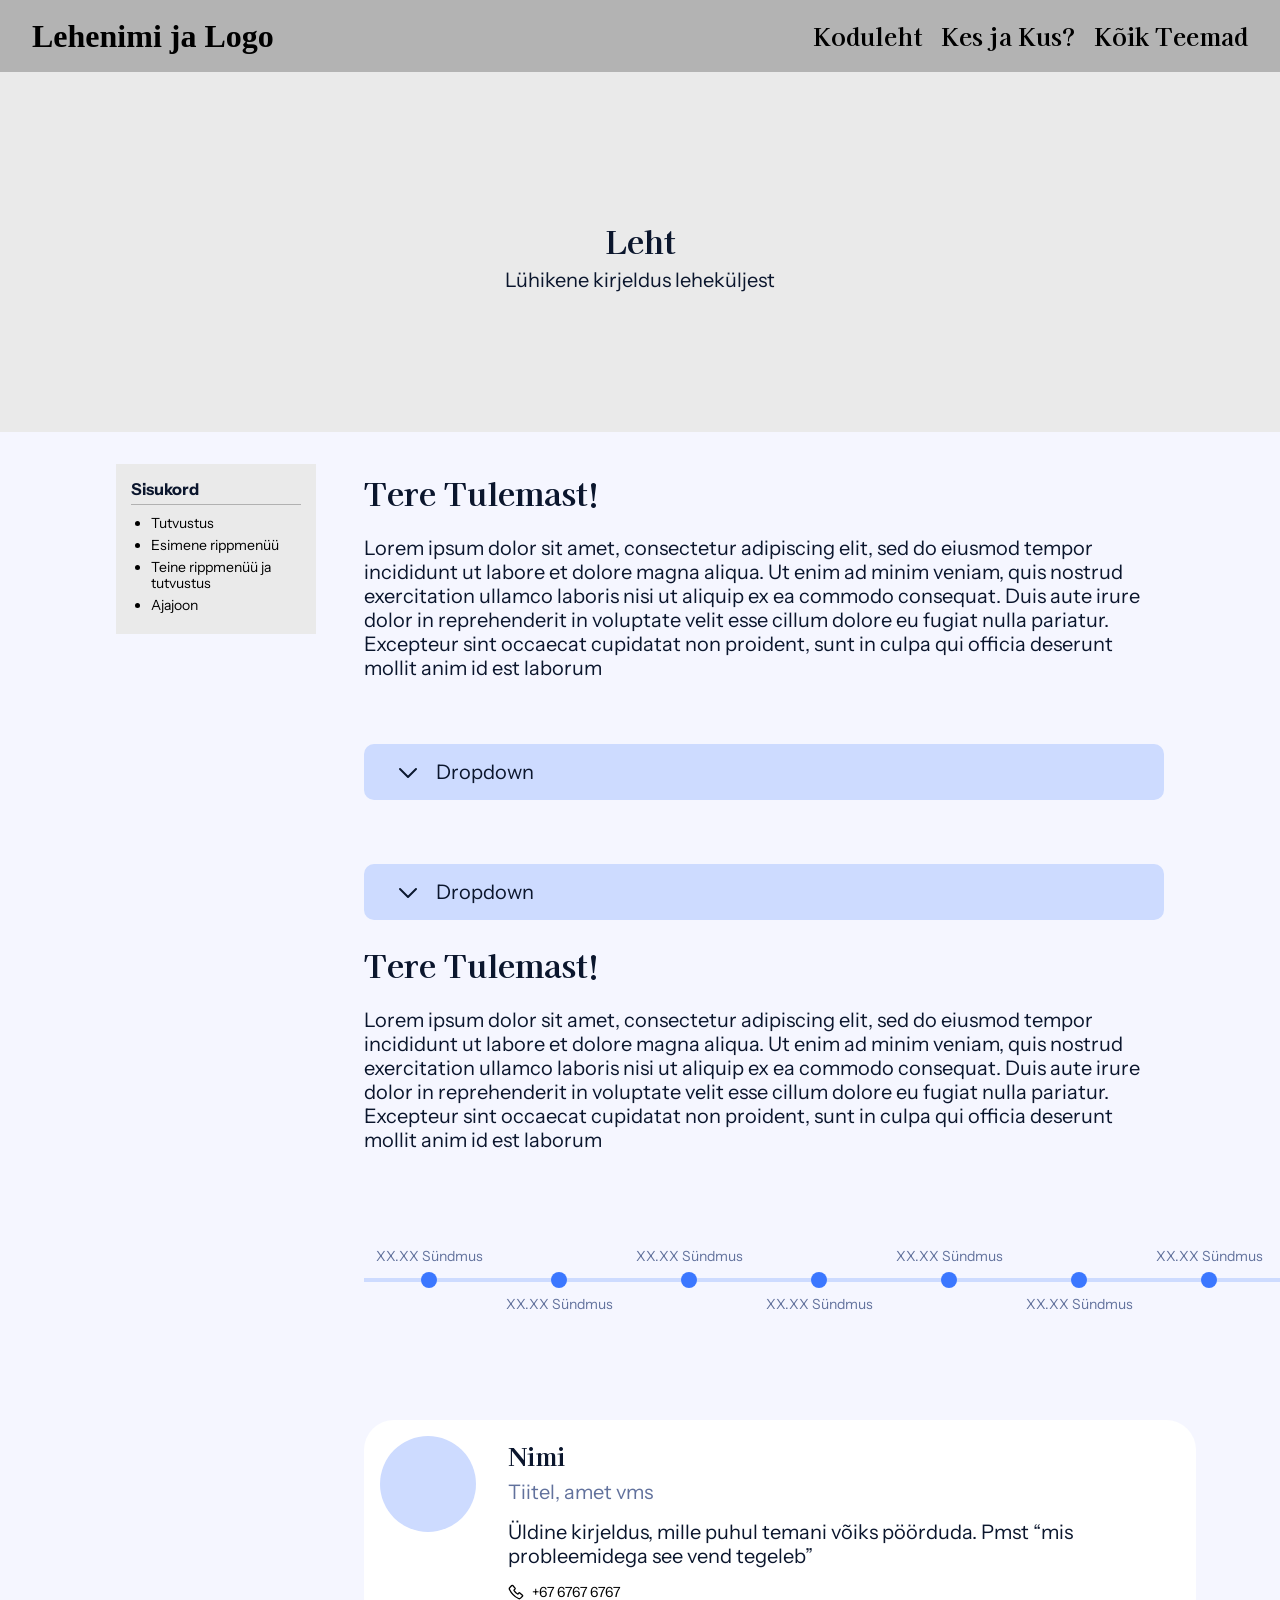
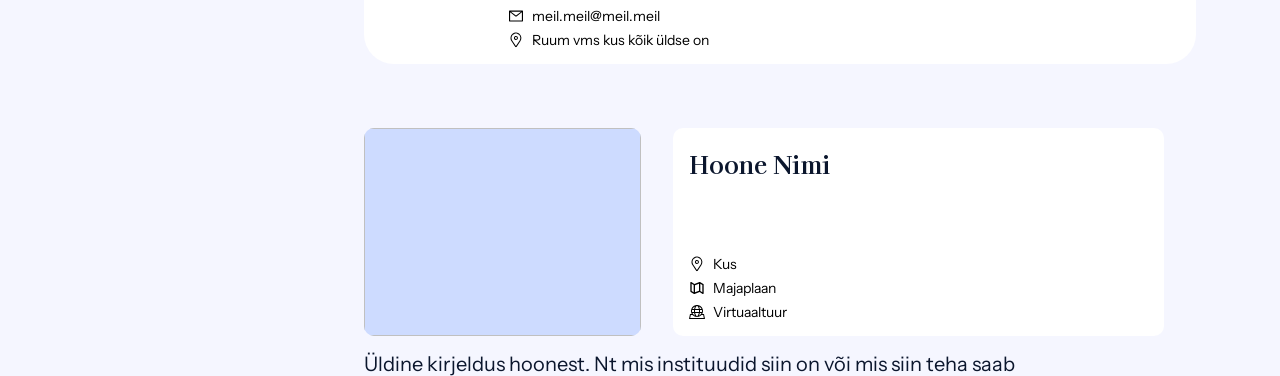
==== index.html @ 73f5d3ef "asukohainfo" ====
<!DOCTYPE html>
<html lang="et">
<head>
    <meta charset="UTF-8">
    <meta name="viewport" content="width=device-width, initial-scale=1.0">
    <link rel="stylesheet" href="styles.css">
    <script src="dropdown.js"></script>
    <link rel="preconnect" href="https://fonts.googleapis.com">
    <link rel="preconnect" href="https://fonts.gstatic.com" crossorigin>
    <link href="https://fonts.googleapis.com/css2?family=Instrument+Sans:ital,wght@0,400..700;1,400..700&family=Kaisei+Decol&family=Rubik:ital,wght@0,300..900;1,300..900&display=swap" rel="stylesheet">
    <title>Koduleht</title>
</head>

<body>


    <div class="header-container">
        <header id="päis">
        <div class="logo">Lehenimi ja Logo</div>
        <nav class="nav-lingid">
            <a class="subtitle" href="#">Koduleht</a>
            <a class="subtitle" href="#">Kes ja Kus?</a>
            <a class="subtitle" href="#">Kõik Teemad</a>
        </nav>
        </header>

        <section id="hero">
        <h1>Leht</h1>
        <p>Lühikene kirjeldus leheküljest</p>
        </section>
    </div>
    
    <!-- need viited on imelikud pliis change-->
    <main>
        <aside id="sisukord" class="small">
            <h2>Sisukord</h2>
            <nav aria-label="Sisukord">
                <ul>
                    <li><a href="#tutvustus">Tutvustus</a></li>
                    <li><a href="#esimene-dropdown">Esimene rippmenüü</a></li>
                    <li><a href="#teine-dropdown">Teine rippmenüü ja tutvustus</a></li>
                    <li><a href="#ajajoon">Ajajoon</a></li>
                </ul>
            </nav>
        </aside>

        <div class="main-content">
    <div class="block" id="tutvustus">
        <h2 class="title">Tere tulemast!</h2>
        <p>Lorem ipsum dolor sit amet, consectetur adipiscing elit, sed do eiusmod tempor incididunt ut labore et dolore magna aliqua. Ut enim ad minim veniam, quis nostrud exercitation ullamco laboris nisi ut aliquip ex ea commodo consequat. Duis aute irure dolor in reprehenderit in voluptate velit esse cillum dolore eu fugiat nulla pariatur. Excepteur sint occaecat cupidatat non proident, sunt in culpa qui officia deserunt mollit anim id est laborum</p>
    </div>

    <div class="block" id="esimene-dropdown">
        <div class="dropdown">
            <button onclick="toggleDropdown(this)" class="dropbtn paragraph"><img src="img/chevron.svg" alt="Dropdown">Dropdown</button>
            <div class="dropdown-content">
                <p>Lorem ipsum dolor sit amet, consectetur adipiscing elit, sed do eiusmod tempor incididunt ut labore et dolore magna aliqua. Ut enim ad minim veniam, quis nostrud exercitation ullamco laboris nisi ut aliquip ex ea commodo consequat. Duis aute irure dolor in reprehenderit in voluptate velit esse cillum dolore eu fugiat nulla pariatur. Excepteur sint occaecat cupidatat non proident, sunt in culpa qui officia deserunt mollit anim id est laborum</p>
                <p>Lorem ipsum dolor sit amet, consectetur adipiscing elit, sed do eiusmod tempor incididunt ut labore et dolore magna aliqua. Ut enim ad minim veniam, quis nostrud exercitation ullamco laboris nisi ut aliquip ex ea commodo consequat. Duis aute irure dolor in reprehenderit in voluptate velit esse cillum dolore eu fugiat nulla pariatur. Excepteur sint occaecat cupidatat non proident, sunt in culpa qui officia deserunt mollit anim id est laborum</p>
            </div>
        </div>
    </div>  

    <div class="block" id="teine-dropdown">
        <div class="dropdown">
            <button onclick="toggleDropdown(this)" class="dropbtn paragraph"><img src="img/chevron.svg" alt="Dropdown">Dropdown</button>
            <div class="dropdown-content">
                <p>Lorem ipsum dolor sit amet, consectetur adipiscing elit, sed do eiusmod tempor incididunt ut labore et dolore magna aliqua. Ut enim ad minim veniam, quis nostrud exercitation ullamco laboris nisi ut aliquip ex ea commodo consequat. Duis aute irure dolor in reprehenderit in voluptate velit esse cillum dolore eu fugiat nulla pariatur. Excepteur sint occaecat cupidatat non proident, sunt in culpa qui officia deserunt mollit anim id est laborum</p>
                <p>Lorem ipsum dolor sit amet, consectetur adipiscing elit, sed do eiusmod tempor incididunt ut labore et dolore magna aliqua. Ut enim ad minim veniam, quis nostrud exercitation ullamco laboris nisi ut aliquip ex ea commodo consequat. Duis aute irure dolor in reprehenderit in voluptate velit esse cillum dolore eu fugiat nulla pariatur. Excepteur sint occaecat cupidatat non proident, sunt in culpa qui officia deserunt mollit anim id est laborum</p>
            </div>
        </div>

        <h2 class="title">Tere tulemast!</h2>
        <p>Lorem ipsum dolor sit amet, consectetur adipiscing elit, sed do eiusmod tempor incididunt ut labore et dolore magna aliqua. Ut enim ad minim veniam, quis nostrud exercitation ullamco laboris nisi ut aliquip ex ea commodo consequat. Duis aute irure dolor in reprehenderit in voluptate velit esse cillum dolore eu fugiat nulla pariatur. Excepteur sint occaecat cupidatat non proident, sunt in culpa qui officia deserunt mollit anim id est laborum</p>
    </div>

    <div class="block" id="ajajoon">
        <div class="timeline-container">
            <div class="timeline-spacing">

                <div class="timeline-segment">
                    <!-- Central line -->
                    <div class="timeline-line"></div>

                    <!-- Event 1 (Label Top) -->
                    <div class="timeline-node top">
                        <span class="label small">XX.XX Sündmus</span>
                        <div class="dot"></div>
                    </div>

                    <!-- Event 2 (Label Bottom) -->
                    <div class="timeline-node bottom">
                        <div class="dot"></div>
                        <span class="label small">XX.XX Sündmus</span>
                    </div>
                </div>

                <div class="timeline-segment">
                    <!-- Central line -->
                    <div class="timeline-line"></div>

                    <!-- Event 1 (Label Top) -->
                    <div class="timeline-node top">
                        <span class="label small">XX.XX Sündmus</span>
                        <div class="dot"></div>
                    </div>

                    <!-- Event 2 (Label Bottom) -->
                    <div class="timeline-node bottom">
                        <div class="dot"></div>
                        <span class="label small">XX.XX Sündmus</span>
                    </div>
                </div>

                <div class="timeline-segment">
                    <!-- Central line -->
                    <div class="timeline-line"></div>

                    <!-- Event 1 (Label Top) -->
                    <div class="timeline-node top">
                        <span class="label small">XX.XX Sündmus</span>
                        <div class="dot"></div>
                    </div>

                    <!-- Event 2 (Label Bottom) -->
                    <div class="timeline-node bottom">
                        <div class="dot"></div>
                        <span class="label small">XX.XX Sündmus</span>
                    </div>
                </div>

                                <div class="timeline-segment">
                    <!-- Central line -->
                    <div class="timeline-line"></div>

                    <!-- Event 1 (Label Top) -->
                    <div class="timeline-node top">
                        <span class="label small">XX.XX Sündmus</span>
                        <div class="dot"></div>
                    </div>

                    <!-- Event 2 (Label Bottom) -->
                    <div class="timeline-node bottom">
                        <div class="dot"></div>
                        <span class="label small">XX.XX Sündmus</span>
                    </div>
                </div>

            </div>
        </div>
    </div>

    <div class="block">
        <div class="kontaktinfo">
            <svg class="kontaktinfo-foto" viewBox="0 0 80 80" role="img">
            </svg>
            <div class="kontaktinfo-tekst">
                <div class="kontaktinfo-title">
                    <h2>Nimi</h2>
                    <p>Tiitel, amet vms</p>
                </div>

                <p>Üldine kirjeldus, mille puhul temani võiks pöörduda. Pmst “mis probleemidega see vend tegeleb”</p>

                <div class="inforida-container">
                    <div class="inforida small">
                        <img src="img/telo.svg" alt="Phone Icon">
                        <a href="tel:+6767676767">+67 6767 6767</a>
                    </div>
                    <div class="inforida small">
                        <img src="img/meil.svg" alt="Mail Icon">
                        <a href="mailto:meil.meil@meil.meil">meil.meil@meil.meil</a>
                    </div>
                    <div class="inforida small">
                        <img src="img/asukoht.svg" alt="Location Icon">
                        <span>Ruum vms kus kõik üldse on</span>
                    </div>
                </div>
            </div>
        </div>
    </div>

    <div class="block">
        <div class="asukohainfo">
            <img class="asukohainfo-foto">
            <div class="asukohainfo-tekst">
                <h2>Hoone Nimi</h2>
                <div class="inforida-container">
                    <div class="inforida small">
                        <img src="img/asukoht.svg" alt="Location Icon">
                        <a href="#">Kus</a>
                    </div>
                    <div class="inforida small">
                        <img src="img/kaart.svg" alt="Map Icon">
                        <a href="#">Majaplaan</a>
                    </div>
                    <div class="inforida small">
                        <img src="img/veebituur.svg" alt="Web-tour Icon">
                        <a href="#">Virtuaaltuur</a>
                    </div>
                </div>
            </div>
        </div>
        <p>Üldine kirjeldus hoonest. Nt mis instituudid siin on või mis siin teha saab</p>
    </div>
        </div>
    </main>
</body>

</html>
---- styles.css ----
/* FONDI JAOTUS

Figma typography style = CSS vastand
---
Title = h1, .title
Subtitle = h2, .subtitle
Paragraph = p, .paragraph
Small = .small
TÜ Title = .tutitle
TÜ Subtitle = .tusubtitle

*/

/* värvide variable'id. kasutus: var(--[muutujanimi]); */
:root {
  --primary: #3B77FF;
  --secondary: #CDDBFF;
  --tertiary: #9DADD4;
  --quaternary: #61719C;
  --bg: #F5F6FF;
  --white: #E6EDFF;
  --black: #0B162D;
  --purewhite: #FFFFFF;
  --pureblack: #000000;
  --paragraph-font-size: 20px;
  --title-font-size: 32px;
}

::-webkit-scrollbar {
    display: none;
}

h1, .title {
    font-family: 'Kaisei Decol', sans-serif;
    font-weight: 700;
    font-size: var(--title-font-size);
    line-height: 56px;
    text-transform: capitalize;
    margin: 0;
    color: var(--black)
}

h2, .subtitle {
    font-family: 'Kaisei Decol', sans-serif;
    font-weight: 600;
    font-size: 24px;
    line-height: 40px;
    margin: 0;
    color: var(--black)
}

.tutitle {
    font-family: 'Rubik', sans-serif;
    font-weight: 700;
    font-size: 32px;
    line-height: 56px;
    margin: 0;
    color: var(--black)
}

.tusubtitle {
    font-family: 'Rubik', sans-serif;
    font-weight: 600;
    font-size: 24px;
    line-height: 40px;
    margin: 0;
    color: var(--black)
}

p, .paragraph {
    font-family: 'Instrument Sans', sans-serif;
    font-weight: 400;
    font-size: var(--paragraph-font-size);
    line-height: 24px;
    margin: 0;
    color: var(--black)
}

.small {
    font-family: 'Instrument Sans', sans-serif;
    font-weight: 400;
    font-size: 14px;
    line-height: 16px;
    margin: 0;
}

body { 
  margin: 0;
  overflow-x: hidden;
  background-color: var(--bg);
}

/* hoiab sisukorda ja sisu */
main {
    display: grid;
    grid-template-columns: 200px minmax(0, 800px); /* 200px = sisukorra konteiner, minmax(0, 800px) = sisu konteiner */
    align-items: start;
    justify-content: center;
    column-gap: 48px;
    width: calc(100% - 48px); /* 48px = vasak ja parem padding */
    max-width: 1080px;
    margin: 0 auto;
}

/* peamine konteiner, mis hoiab kogu sisu */
.main-content {
    display: flex;
    flex-direction: column;
    align-items: center;
    gap: 64px;
    min-width: 0;
}

/* üksik blokk sisus - tüüpiliselt formaadis: pealkiri, whatever sisu vajalik */
.block { 
    display: flex;
    flex-direction: column;
    gap: 16px;
    max-width: 800px;
    width: 100%;
}

/* Dropdown Button */ /* https://www.w3schools.com/howto/howto_js_dropdown.asp */
.dropbtn {
  background-color: var(--secondary);
  color: var(--black);
  border: none;
  border-radius: 10px;
  cursor: pointer;
  display: flex;
  gap: 16px;
  padding: 16px 32px;
  width: 100%;
  transition: background-color 0.3s ease;
}

/* Dropdown button on hover & focus */
.dropbtn:hover {
  background-color: var(--tertiary);
}

.dropbtn.show {
  background-color: var(--primary);
  color: var(--white);
}

.dropbtn.show:hover {
  background-color: var(--quaternary);
  color: var(--white);
}

.dropbtn:hover img {
  transform: rotate(15deg);
}

/* chevron */
.dropbtn img {
  width: 24px;
  height: 24px;
  transition: transform 0.3s ease;
  filter: invert(7%) sepia(11%) saturate(7453%) hue-rotate(196deg) brightness(103%) contrast(97%);
}

.dropbtn img.show {
  transform: rotate(180deg);
    filter: invert(97%) sepia(93%) saturate(967%) hue-rotate(178deg) brightness(103%) contrast(102%);
}

.dropbtn:hover img.show {
  transform: rotate(165deg);
}

/* The container <div> - needed to position the dropdown content */
.dropdown {
  position: relative;
  display: block;
  width: 100%;
}

/* Dropdown Content (Hidden by Default) */
.dropdown-content {
  display: none;
  flex-direction: column;
  padding: 16px 0px 0px 0px;
  gap: 16px;
}

/* Links inside the dropdown */
.dropdown-content a {
  color: black;
  padding: 12px 16px;
  text-decoration: none;
  display: block;
}

/* Show the dropdown menu (use JS to add this class to the .dropdown-content container when the user clicks on the dropdown button) */
.dropdown-content.show {
  display:flex;
}

/* Full-width scrolling area */
.timeline-container {
    width: 100vw;
    position: relative;
    left: 50%;
    margin-left: -50vw;
    overflow-x: auto;

    /* Keeps the scrollbar away from the events */
    padding-bottom: 12px;
}

/* Holds the segments in one horizontal row */
.timeline-spacing {
    display: flex;
    width: max-content;

    /* Aligns timeline with the 800px content column */
    padding-left: max(24px, calc((100vw - 800px) / 2));
    padding-right: max(24px, calc((100vw - 800px) / 2));
}

/* One line section containing two events */
.timeline-segment {
    position: relative;
    width: 260px;
    height: 128px;
    flex-shrink: 0;
}

/* Horizontal timeline line */
.timeline-line {
    position: absolute;
    top: 50%;
    left: 0;
    right: 0;
    height: 4px;
    background-color: var(--secondary);
    transform: translateY(-50%);
    z-index: 1;
}

/* One event and its label */
.timeline-node {
    position: absolute;
    top: 50%;
    transform: translate(-50%, -50%);
    z-index: 2;
    display: flex;
    flex-direction: column;
    align-items: center;
    cursor: pointer;
}

/* Stable hover hitbox covering the dot, gap, and expanded label */
.timeline-node::before {
    content: "";
    position: absolute;
    left: 50%;
    transform: translateX(-50%);
    width: 140px;
    height: 80px;
}

.timeline-node.top::before {
    bottom: -16px;
}

.timeline-node.bottom::before {
    top: -16px;
}

/* Give the two events in each segment separate positions */
.timeline-node.top {
    left: 25%;
}

.timeline-node.bottom {
    left: 75%;
}

/* Timeline dot */
.timeline-node .dot {
    width: 16px;
    height: 16px;
    border-radius: 50%;
    background-color: var(--primary);
    transition:
        width 200ms ease,
        height 200ms ease,
        background-color 200ms ease;
}

/* Event label: starts at .small (14px / 16px) */
.timeline-node .label {
    position: absolute;
    width: max-content;
    white-space: nowrap;
    font-family: 'Instrument Sans', sans-serif;
    font-weight: 400;
    font-size: 14px;
    line-height: 16px;
    color: var(--quaternary);
    transition:
        top 200ms ease,
        bottom 200ms ease,
        font-size 200ms ease,
        color 200ms ease,
        line-height 200ms ease,
        color 200ms ease;
}

/* Normal 16px dot radius (8px) + 16px gap */
.timeline-node.top .label {
    bottom: 24px;
    left: 50%;
    transform: translateX(-50%);
}

.timeline-node.bottom .label {
    top: 24px;
    left: 50%;
    transform: translateX(-50%);
}

/* Raise hovered segment/node above neighbors */
.timeline-segment:hover,
.timeline-segment:focus-within {
    z-index: 10;
}

.timeline-node:hover,
.timeline-node:focus-visible {
    z-index: 11;
}

/* Enlarged dot is 32px tall, followed by the 16px gap */
.timeline-node.top:hover .label,
.timeline-node.top:focus-visible .label {
    bottom: 48px;
}

.timeline-node.bottom:hover .label,
.timeline-node.bottom:focus-visible .label {
    top: 48px;
}

/* Enlarged dot */
.timeline-node:hover .dot,
.timeline-node:focus-visible .dot {
    width: 32px;
    height: 32px;
    background-color: var(--primary);
    box-shadow: none;
}

/* Transition from Small typography to Paragraph typography */
.timeline-node:hover .label,
.timeline-node:focus-visible .label {
    font-size: var(--paragraph-font-size);
    line-height: 24px;
    font-weight: 400;
    color: var(--black);
}


/* Kontaktinfo (vasakul pilt, paremal andmed) tapsed px pole veel teada */
.kontaktinfo {
  display: flex;
  align-items: flex-start;
  gap: 32px;
  width: 100%;
  background-color: var(--purewhite);
  padding: 16px;
  border-radius: 30px;
  transition: background-color 200ms ease;
}

.kontaktinfo:hover, .asukohainfo:hover .asukohainfo-tekst {
  background-color: var(--white);
}

.kontaktinfo-title h2, .asukohainfo h2 {
  color: var(--black);
  transition:
    font-size 200ms ease,
    line-height 200ms ease,
    font-weight 200ms ease;
}

.kontaktinfo:hover .kontaktinfo-title h2, .asukohainfo:hover h2 {
  font-weight: 700;
  font-size: var(--title-font-size);
  line-height: 56px;
}

.kontaktijoon {
    width: 100%;
    margin: 0;
    border: 0;
    border-top: 1px solid #999;
}

.kontaktinfo-foto {
    width: 96px;
    height: 96px;
    border-radius: 50%;
    object-fit: cover;
    flex-shrink: 0;
    background-color: var(--secondary);
}

.kontaktinfo-tekst {
    display: flex;
    flex-direction: column; 
    width: 100%;
    gap: 16px;
}

.kontaktinfo-title {
    display: flex;
    flex-direction: column; 
    width: 100%;
    gap: 4px;
}

.kontaktinfo-title p {
  color: var(--quaternary);
}

.asukohainfo {
    display: flex;
    align-items: flex-start;
    gap: 32px;
}

.asukohainfo-foto {
    width: 277px;
    height: 208px;
    display: block;
    background-color: var(--secondary);
    border-radius: 10px;
    flex-shrink: 0;
}

.asukohainfo-tekst {
    display: flex;
    flex-direction: column; 
    justify-content: space-between;
    width: 100%;
    height: 176px;
    gap: 16px;
    background-color: var(--purewhite);
    padding: 16px;
    border-radius: 10px;
}

/* figmas olev telefoni logo ja nr korvuti */
.inforida {
    display: flex;
    align-items: center;
    gap: 8px;
}

.inforida-container {
    display: flex;
    flex-direction: column;
    gap: 8px;
}

.inforida img {
    width: 16px;
    height: 16px;
}

.inforida a:hover {
  color: var(--quaternary);
}

.inforida a {
    color: black;
    text-decoration: none;
}

#päis {
  display: flex;
  justify-content: space-between;
  align-items: center;
  background-color: #b3b3b3;
  padding: 16px 32px;
  width: 100%;
  box-sizing: border-box;
}

#päis .logo {
  font-weight: bold;
  font-size: 32px;
}

#päis .nav-lingid a {
  text-decoration: none;
  margin-left: 15px;
  color: black;
}

#päis .nav-lingid a:hover {
  text-decoration: underline;
}

#hero {
  display: flex;
  flex-direction: column;
  justify-content: center;
  align-items: center;
  background-color: #eaeaea;
  padding: 140px 20px;
  text-align: center;
  margin-bottom: 32px;
}

#sisukord {
  position: sticky;
  top: 32px;
  background-color: #eaeaea;
  padding: 15px;
  width: 200px;
  box-sizing: border-box;
  margin: 0;
  align-self: start;
  z-index: 3;
}

#sisukord h2 {
  font-family: inherit;
  font-size: 1.17em;
  font-weight: bold;
  line-height: normal;
  margin: 0 0 10px 0;
  border-bottom: 1px solid #b1b1b1;
  padding-bottom: 5px;
}

#sisukord ul {
  list-style-type: disc;
  padding-left: 20px;
  margin: 0;
}

#sisukord li {
  margin-bottom: 6px;
}

#sisukord a {
  color: #000000;
  text-decoration: none;
}

#sisukord a:hover {
  text-decoration: underline;
}

.header-container {
  width: 100%;
}

@media (max-width: 800px) {
  main {
    grid-template-columns: minmax(0, 800px);
    row-gap: 32px;
  }

  #sisukord {
    position: static;
    width: 100%;
  }
}
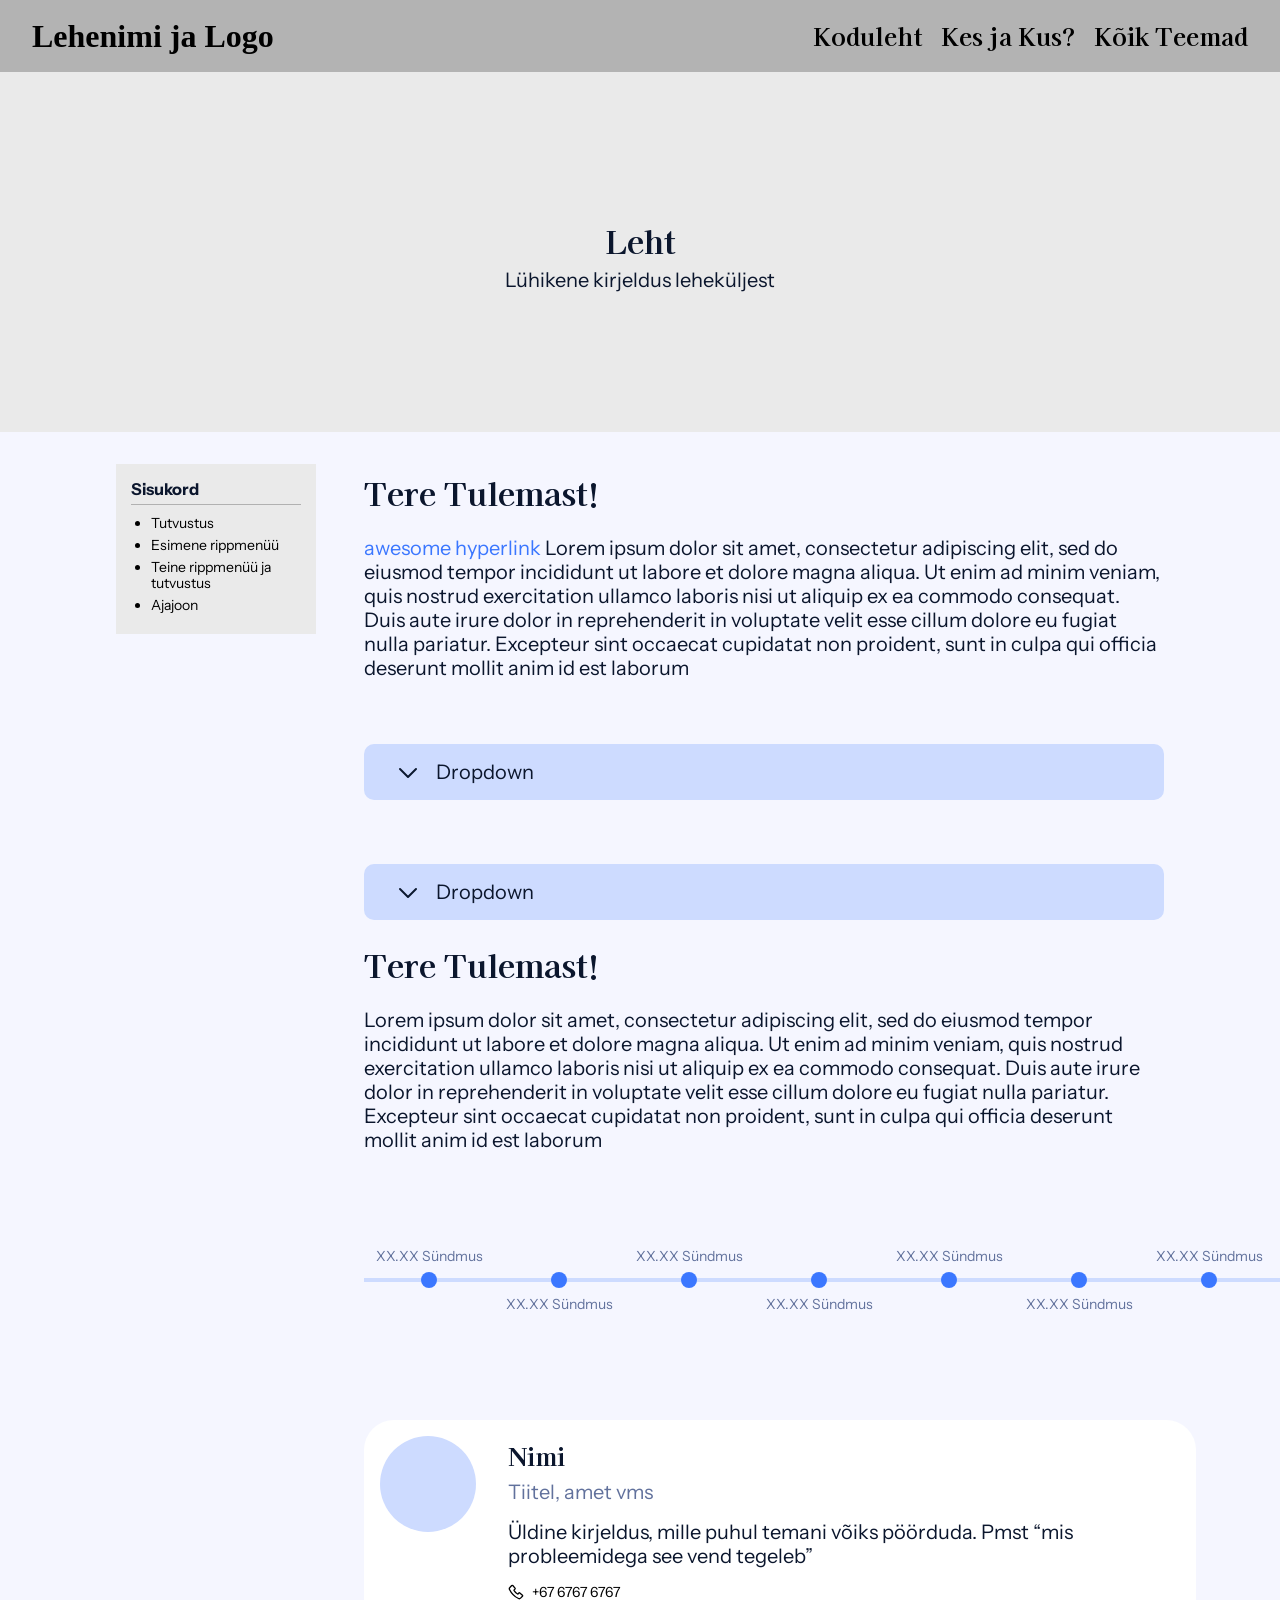
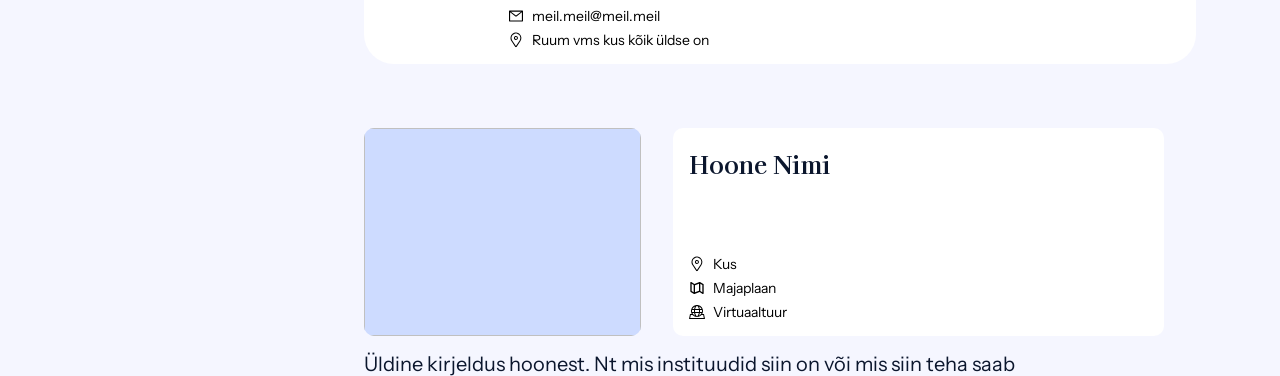
==== commit 431783e6: "paragraph hyperlink" ====
--- a/index.html
+++ b/index.html
@@ -47,7 +47,7 @@
         <div class="main-content">
     <div class="block" id="tutvustus">
         <h2 class="title">Tere tulemast!</h2>
-        <p>Lorem ipsum dolor sit amet, consectetur adipiscing elit, sed do eiusmod tempor incididunt ut labore et dolore magna aliqua. Ut enim ad minim veniam, quis nostrud exercitation ullamco laboris nisi ut aliquip ex ea commodo consequat. Duis aute irure dolor in reprehenderit in voluptate velit esse cillum dolore eu fugiat nulla pariatur. Excepteur sint occaecat cupidatat non proident, sunt in culpa qui officia deserunt mollit anim id est laborum</p>
+        <p><a href="google.com">awesome hyperlink</a> Lorem ipsum dolor sit amet, consectetur adipiscing elit, sed do eiusmod tempor incididunt ut labore et dolore magna aliqua. Ut enim ad minim veniam, quis nostrud exercitation ullamco laboris nisi ut aliquip ex ea commodo consequat. Duis aute irure dolor in reprehenderit in voluptate velit esse cillum dolore eu fugiat nulla pariatur. Excepteur sint occaecat cupidatat non proident, sunt in culpa qui officia deserunt mollit anim id est laborum</p>
     </div>
 
     <div class="block" id="esimene-dropdown">
--- a/styles.css
+++ b/styles.css
@@ -185,12 +185,14 @@
   gap: 16px;
 }
 
-/* Links inside the dropdown */
-.dropdown-content a {
-  color: black;
-  padding: 12px 16px;
+.block a {
+  color: var(--primary);
   text-decoration: none;
-  display: block;
+}
+
+.block a:hover {
+  color: var(--quaternary);
+  text-decoration: none;
 }
 
 /* Show the dropdown menu (use JS to add this class to the .dropdown-content container when the user clicks on the dropdown button) */
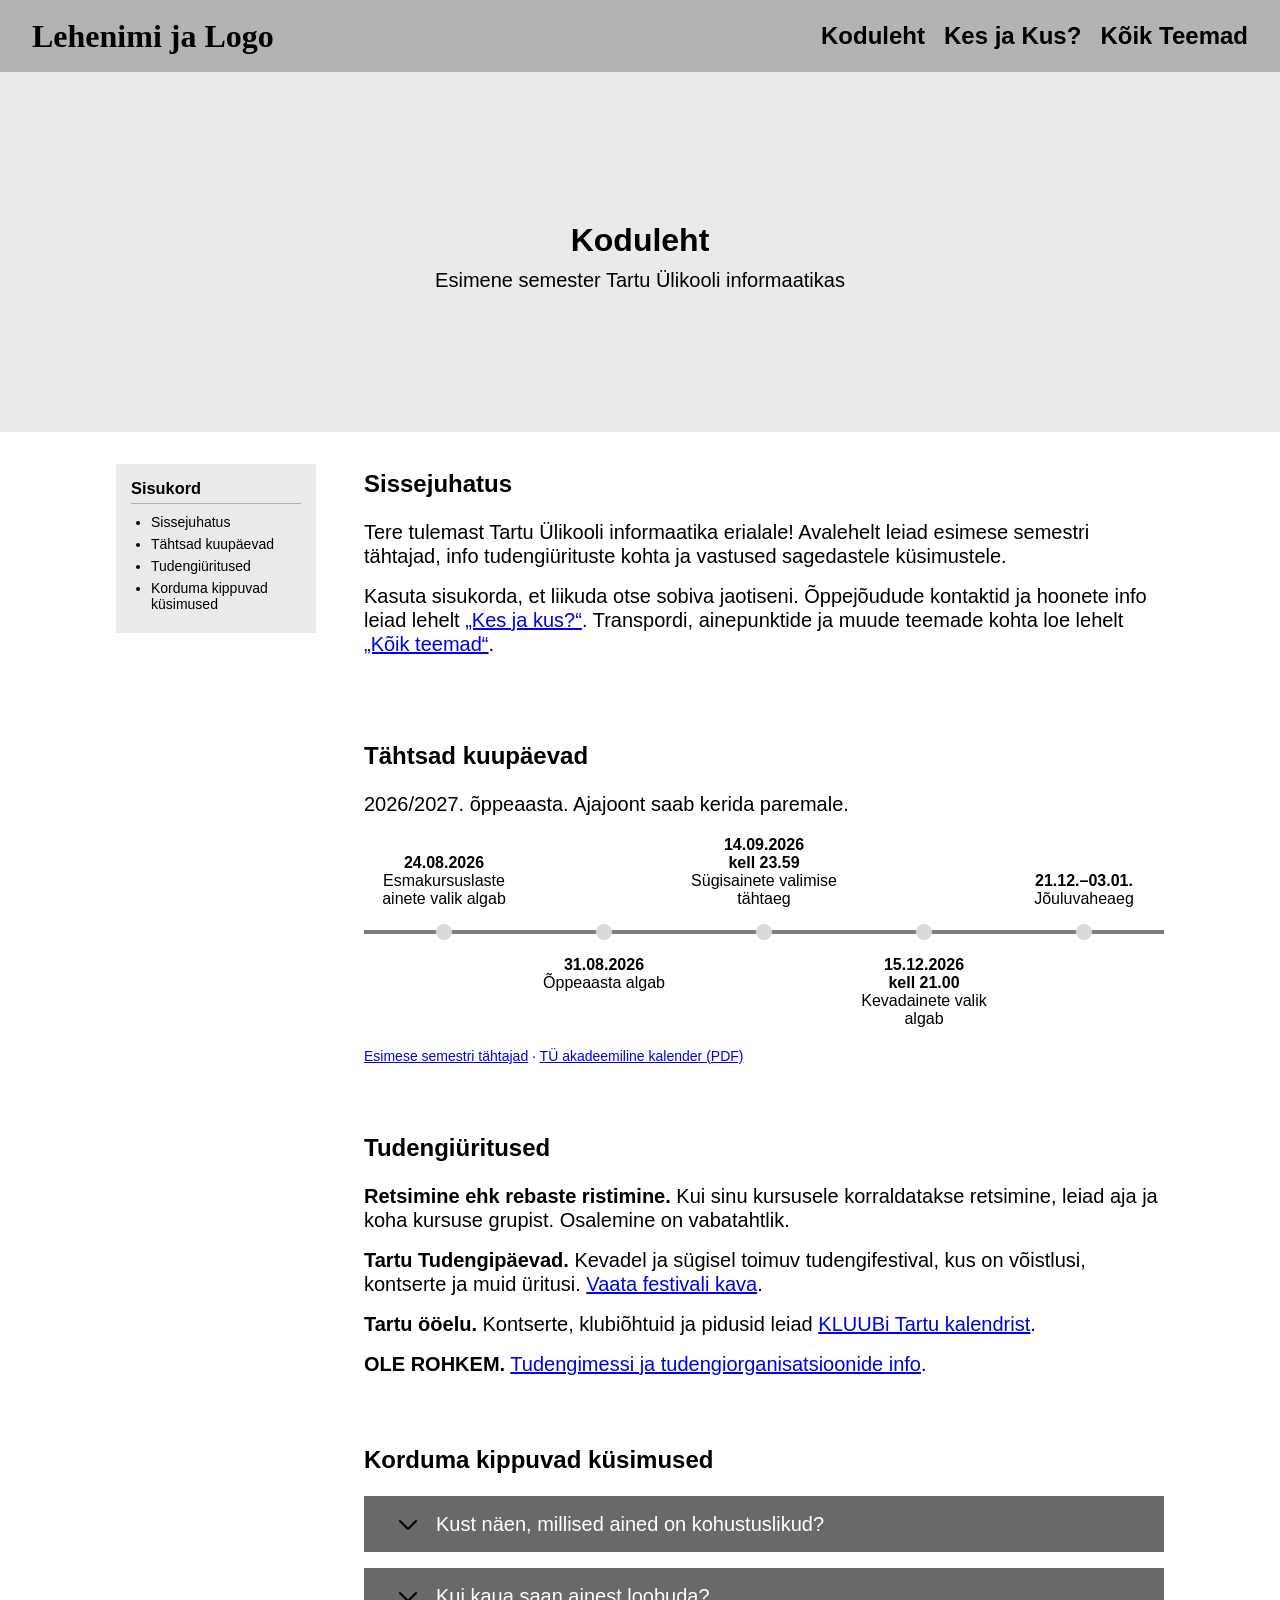
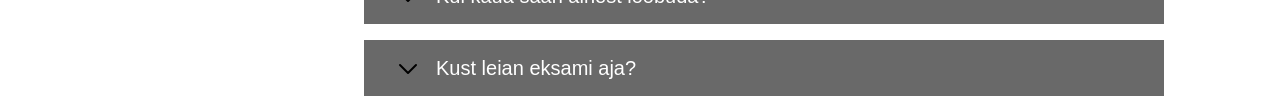
==== commit e8fd3d39: "avalehe parandused" ====
--- a/index.html
+++ b/index.html
@@ -3,207 +3,156 @@
 <head>
     <meta charset="UTF-8">
     <meta name="viewport" content="width=device-width, initial-scale=1.0">
+    <title>Koduleht</title>
     <link rel="stylesheet" href="styles.css">
-    <script src="dropdown.js"></script>
-    <link rel="preconnect" href="https://fonts.googleapis.com">
-    <link rel="preconnect" href="https://fonts.gstatic.com" crossorigin>
-    <link href="https://fonts.googleapis.com/css2?family=Instrument+Sans:ital,wght@0,400..700;1,400..700&family=Kaisei+Decol&family=Rubik:ital,wght@0,300..900;1,300..900&display=swap" rel="stylesheet">
-    <title>Koduleht</title>
+    <script src="dropdown.js" defer></script>
 </head>
-
 <body>
-
-
     <div class="header-container">
         <header id="päis">
-        <div class="logo">Lehenimi ja Logo</div>
-        <nav class="nav-lingid">
-            <a class="subtitle" href="#">Koduleht</a>
-            <a class="subtitle" href="#">Kes ja Kus?</a>
-            <a class="subtitle" href="#">Kõik Teemad</a>
-        </nav>
+            <div class="logo">Lehenimi ja Logo</div>
+            <nav class="nav-lingid">
+                <a class="subtitle" href="#">Koduleht</a>
+                <a class="subtitle" href="#">Kes ja Kus?</a>
+                <a class="subtitle" href="#">Kõik Teemad</a>
+            </nav>
         </header>
 
         <section id="hero">
-        <h1>Leht</h1>
-        <p>Lühikene kirjeldus leheküljest</p>
+            <h1>Koduleht</h1>
+            <p>Esimene semester Tartu Ülikooli informaatikas</p>
         </section>
     </div>
-    
-    <!-- need viited on imelikud pliis change-->
+
     <main>
         <aside id="sisukord" class="small">
             <h2>Sisukord</h2>
             <nav aria-label="Sisukord">
                 <ul>
-                    <li><a href="#tutvustus">Tutvustus</a></li>
-                    <li><a href="#esimene-dropdown">Esimene rippmenüü</a></li>
-                    <li><a href="#teine-dropdown">Teine rippmenüü ja tutvustus</a></li>
-                    <li><a href="#ajajoon">Ajajoon</a></li>
+                    <li><a href="#sissejuhatus">Sissejuhatus</a></li>
+                    <li><a href="#kuupaevad">Tähtsad kuupäevad</a></li>
+                    <li><a href="#uritused">Tudengiüritused</a></li>
+                    <li><a href="#kkk">Korduma kippuvad küsimused</a></li>
                 </ul>
             </nav>
         </aside>
 
         <div class="main-content">
-    <div class="block" id="tutvustus">
-        <h2 class="title">Tere tulemast!</h2>
-        <p><a href="google.com">awesome hyperlink</a> Lorem ipsum dolor sit amet, consectetur adipiscing elit, sed do eiusmod tempor incididunt ut labore et dolore magna aliqua. Ut enim ad minim veniam, quis nostrud exercitation ullamco laboris nisi ut aliquip ex ea commodo consequat. Duis aute irure dolor in reprehenderit in voluptate velit esse cillum dolore eu fugiat nulla pariatur. Excepteur sint occaecat cupidatat non proident, sunt in culpa qui officia deserunt mollit anim id est laborum</p>
-    </div>
+            <section class="block" id="sissejuhatus">
+                <h2>Sissejuhatus</h2>
+                <p>Tere tulemast Tartu Ülikooli informaatika erialale! Avalehelt leiad esimese semestri tähtajad, info tudengiürituste kohta ja vastused sagedastele küsimustele.</p>
+                <p>Kasuta sisukorda, et liikuda otse sobiva jaotiseni. Õppejõudude kontaktid ja hoonete info leiad lehelt <a href="kes_ja_kus.html">„Kes ja kus?“</a>. Transpordi, ainepunktide ja muude teemade kohta loe lehelt <a href="koik_teemad.html">„Kõik teemad“</a>.</p>
+                <figure class="small">
+            </section>
 
-    <div class="block" id="esimene-dropdown">
-        <div class="dropdown">
-            <button onclick="toggleDropdown(this)" class="dropbtn paragraph"><img src="img/chevron.svg" alt="Dropdown">Dropdown</button>
-            <div class="dropdown-content">
-                <p>Lorem ipsum dolor sit amet, consectetur adipiscing elit, sed do eiusmod tempor incididunt ut labore et dolore magna aliqua. Ut enim ad minim veniam, quis nostrud exercitation ullamco laboris nisi ut aliquip ex ea commodo consequat. Duis aute irure dolor in reprehenderit in voluptate velit esse cillum dolore eu fugiat nulla pariatur. Excepteur sint occaecat cupidatat non proident, sunt in culpa qui officia deserunt mollit anim id est laborum</p>
-                <p>Lorem ipsum dolor sit amet, consectetur adipiscing elit, sed do eiusmod tempor incididunt ut labore et dolore magna aliqua. Ut enim ad minim veniam, quis nostrud exercitation ullamco laboris nisi ut aliquip ex ea commodo consequat. Duis aute irure dolor in reprehenderit in voluptate velit esse cillum dolore eu fugiat nulla pariatur. Excepteur sint occaecat cupidatat non proident, sunt in culpa qui officia deserunt mollit anim id est laborum</p>
-            </div>
-        </div>
-    </div>  
+            <section class="block" id="kuupaevad">
+                <h2>Tähtsad kuupäevad</h2>
+                <p>2026/2027. õppeaasta. Ajajoont saab kerida paremale.</p>
+                <div class="timeline-container" tabindex="0" role="region" aria-label="Esimese semestri ajajoon">
+                    <ol class="timeline-spacing" role="list">
+                        <li class="timeline-segment">
+                            <div class="timeline-line" aria-hidden="true"></div>
+                            <div class="timeline-node top">
+                                <span class="dot" aria-hidden="true"></span>
+                                <span class="label small"><strong><time datetime="2026-08-24">24.08.2026</time></strong><br>Esmakursuslaste ainete valik algab</span>
+                            </div>
+                        </li>
+                        <li class="timeline-segment">
+                            <div class="timeline-line" aria-hidden="true"></div>
+                            <div class="timeline-node bottom">
+                                <span class="dot" aria-hidden="true"></span>
+                                <span class="label small"><strong><time datetime="2026-08-31">31.08.2026</time></strong><br>Õppeaasta algab</span>
+                            </div>
+                        </li>
+                        <li class="timeline-segment">
+                            <div class="timeline-line" aria-hidden="true"></div>
+                            <div class="timeline-node top">
+                                <span class="dot" aria-hidden="true"></span>
+                                <span class="label small"><strong><time datetime="2026-09-14T23:59">14.09.2026<br>kell 23.59</time></strong><br>Sügisainete valimise tähtaeg</span>
+                            </div>
+                        </li>
+                        <li class="timeline-segment">
+                            <div class="timeline-line" aria-hidden="true"></div>
+                            <div class="timeline-node bottom">
+                                <span class="dot" aria-hidden="true"></span>
+                                <span class="label small"><strong><time datetime="2026-12-15T21:00">15.12.2026<br>kell 21.00</time></strong><br>Kevadainete valik algab</span>
+                            </div>
+                        </li>
+                        <li class="timeline-segment">
+                            <div class="timeline-line" aria-hidden="true"></div>
+                            <div class="timeline-node top">
+                                <span class="dot" aria-hidden="true"></span>
+                                <span class="label small"><strong><time datetime="2026-12-21">21.12.</time>–<time datetime="2027-01-03">03.01.</time></strong><br>Jõuluvaheaeg</span>
+                            </div>
+                        </li>
+                        <li class="timeline-segment">
+                            <div class="timeline-line" aria-hidden="true"></div>
+                            <div class="timeline-node bottom">
+                                <span class="dot" aria-hidden="true"></span>
+                                <span class="label small"><strong><time datetime="2027-01-31">31.01.2027</time></strong><br>Sügissemestri lõpp</span>
+                            </div>
+                        </li>
+                        <li class="timeline-segment">
+                            <div class="timeline-line" aria-hidden="true"></div>
+                            <div class="timeline-node top">
+                                <span class="dot" aria-hidden="true"></span>
+                                <span class="label small"><strong><time datetime="2027-02-07T23:59">07.02.2027<br>kell 23.59</time></strong><br>Kevadainete valimise tähtaeg</span>
+                            </div>
+                        </li>
+                        <li class="timeline-segment">
+                            <div class="timeline-line" aria-hidden="true"></div>
+                            <div class="timeline-node bottom">
+                                <span class="dot" aria-hidden="true"></span>
+                                <span class="label small"><strong><time datetime="2027-02-08">08.02.2027</time></strong><br>Kevadsemester algab</span>
+                            </div>
+                        </li>
+                    </ol>
+                </div>
+                <p class="small">
+                    <a href="https://ut.ee/et/sisu/esimese-semestri-tahtsad-kuupaevad">Esimese semestri tähtajad</a> ·
+                    <a href="https://majandus.ut.ee/sites/default/files/2026-04/Akadeemiline%20kalender%202026_2027.pdf">TÜ akadeemiline kalender (PDF)</a>
+                </p>
+            </section>
 
-    <div class="block" id="teine-dropdown">
-        <div class="dropdown">
-            <button onclick="toggleDropdown(this)" class="dropbtn paragraph"><img src="img/chevron.svg" alt="Dropdown">Dropdown</button>
-            <div class="dropdown-content">
-                <p>Lorem ipsum dolor sit amet, consectetur adipiscing elit, sed do eiusmod tempor incididunt ut labore et dolore magna aliqua. Ut enim ad minim veniam, quis nostrud exercitation ullamco laboris nisi ut aliquip ex ea commodo consequat. Duis aute irure dolor in reprehenderit in voluptate velit esse cillum dolore eu fugiat nulla pariatur. Excepteur sint occaecat cupidatat non proident, sunt in culpa qui officia deserunt mollit anim id est laborum</p>
-                <p>Lorem ipsum dolor sit amet, consectetur adipiscing elit, sed do eiusmod tempor incididunt ut labore et dolore magna aliqua. Ut enim ad minim veniam, quis nostrud exercitation ullamco laboris nisi ut aliquip ex ea commodo consequat. Duis aute irure dolor in reprehenderit in voluptate velit esse cillum dolore eu fugiat nulla pariatur. Excepteur sint occaecat cupidatat non proident, sunt in culpa qui officia deserunt mollit anim id est laborum</p>
-            </div>
-        </div>
+            <section class="block" id="uritused">
+                <h2>Tudengiüritused</h2>
+                <p><strong>Retsimine ehk rebaste ristimine.</strong> Kui sinu kursusele korraldatakse retsimine, leiad aja ja koha kursuse grupist. Osalemine on vabatahtlik.</p>
+                <p><strong>Tartu Tudengipäevad.</strong> Kevadel ja sügisel toimuv tudengifestival, kus on võistlusi, kontserte ja muid üritusi. <a href="https://studentdays.ee/">Vaata festivali kava</a>.</p>
+                <p><strong>Tartu ööelu.</strong> Kontserte, klubiõhtuid ja pidusid leiad <a href="https://www.kluub.ee/et/events/tartu">KLUUBi Tartu kalendrist</a>.</p>
+                <p><strong>OLE ROHKEM.</strong> <a href="https://olerohkem.ee/">Tudengimessi ja tudengiorganisatsioonide info</a>.</p>
+            </section>
 
-        <h2 class="title">Tere tulemast!</h2>
-        <p>Lorem ipsum dolor sit amet, consectetur adipiscing elit, sed do eiusmod tempor incididunt ut labore et dolore magna aliqua. Ut enim ad minim veniam, quis nostrud exercitation ullamco laboris nisi ut aliquip ex ea commodo consequat. Duis aute irure dolor in reprehenderit in voluptate velit esse cillum dolore eu fugiat nulla pariatur. Excepteur sint occaecat cupidatat non proident, sunt in culpa qui officia deserunt mollit anim id est laborum</p>
-    </div>
+            <section class="block" id="kkk">
+                <h2>Korduma kippuvad küsimused</h2>
 
-    <div class="block" id="ajajoon">
-        <div class="timeline-container">
-            <div class="timeline-spacing">
-
-                <div class="timeline-segment">
-                    <!-- Central line -->
-                    <div class="timeline-line"></div>
-
-                    <!-- Event 1 (Label Top) -->
-                    <div class="timeline-node top">
-                        <span class="label small">XX.XX Sündmus</span>
-                        <div class="dot"></div>
-                    </div>
-
-                    <!-- Event 2 (Label Bottom) -->
-                    <div class="timeline-node bottom">
-                        <div class="dot"></div>
-                        <span class="label small">XX.XX Sündmus</span>
+                <div class="dropdown">
+                    <button type="button" class="dropbtn paragraph" onclick="toggleDropdown(this)">
+                        <img src="img/chevron.svg" alt=""> Kust näen, millised ained on kohustuslikud?
+                    </button>
+                    <div class="dropdown-content">
+                        <p>Ava <a href="https://ois2.ut.ee/">ÕIS-is</a> informaatika õppekava ja vali oma sisseastumisaasta versioon. Seal on kirjas, millised ained on kohustuslikud ja millised saad ise valida.</p>
                     </div>
                 </div>
 
-                <div class="timeline-segment">
-                    <!-- Central line -->
-                    <div class="timeline-line"></div>
-
-                    <!-- Event 1 (Label Top) -->
-                    <div class="timeline-node top">
-                        <span class="label small">XX.XX Sündmus</span>
-                        <div class="dot"></div>
-                    </div>
-
-                    <!-- Event 2 (Label Bottom) -->
-                    <div class="timeline-node bottom">
-                        <div class="dot"></div>
-                        <span class="label small">XX.XX Sündmus</span>
+                <div class="dropdown">
+                    <button type="button" class="dropbtn paragraph" onclick="toggleDropdown(this)">
+                        <img src="img/chevron.svg" alt=""> Kui kaua saan ainest loobuda?
+                    </button>
+                    <div class="dropdown-content">
+                        <p>Üldjuhul saad ÕIS-is registreeringu tühistada kahe nädala jooksul pärast aine esimest kontaktõppe korda. Aines võib olla määratud teine tähtaeg. Vaata <a href="https://ut.ee/et/sisu/oppeainetesse-registreerumine">TÜ juhendit</a> ja aine infot ÕIS-is.</p>
                     </div>
                 </div>
 
-                <div class="timeline-segment">
-                    <!-- Central line -->
-                    <div class="timeline-line"></div>
-
-                    <!-- Event 1 (Label Top) -->
-                    <div class="timeline-node top">
-                        <span class="label small">XX.XX Sündmus</span>
-                        <div class="dot"></div>
-                    </div>
-
-                    <!-- Event 2 (Label Bottom) -->
-                    <div class="timeline-node bottom">
-                        <div class="dot"></div>
-                        <span class="label small">XX.XX Sündmus</span>
+                <div class="dropdown">
+                    <button type="button" class="dropbtn paragraph" onclick="toggleDropdown(this)">
+                        <img src="img/chevron.svg" alt=""> Kust leian eksami aja?
+                    </button>
+                    <div class="dropdown-content">
+                        <p>Vaata aine infot ja tunniplaani <a href="https://ois2.ut.ee/">ÕIS-is</a>. Kui aine pakub mitut eksamiaega, kontrolli, kas pead end sobivale ajale registreerima.</p>
                     </div>
                 </div>
-
-                                <div class="timeline-segment">
-                    <!-- Central line -->
-                    <div class="timeline-line"></div>
-
-                    <!-- Event 1 (Label Top) -->
-                    <div class="timeline-node top">
-                        <span class="label small">XX.XX Sündmus</span>
-                        <div class="dot"></div>
-                    </div>
-
-                    <!-- Event 2 (Label Bottom) -->
-                    <div class="timeline-node bottom">
-                        <div class="dot"></div>
-                        <span class="label small">XX.XX Sündmus</span>
-                    </div>
-                </div>
-
-            </div>
-        </div>
-    </div>
-
-    <div class="block">
-        <div class="kontaktinfo">
-            <svg class="kontaktinfo-foto" viewBox="0 0 80 80" role="img">
-            </svg>
-            <div class="kontaktinfo-tekst">
-                <div class="kontaktinfo-title">
-                    <h2>Nimi</h2>
-                    <p>Tiitel, amet vms</p>
-                </div>
-
-                <p>Üldine kirjeldus, mille puhul temani võiks pöörduda. Pmst “mis probleemidega see vend tegeleb”</p>
-
-                <div class="inforida-container">
-                    <div class="inforida small">
-                        <img src="img/telo.svg" alt="Phone Icon">
-                        <a href="tel:+6767676767">+67 6767 6767</a>
-                    </div>
-                    <div class="inforida small">
-                        <img src="img/meil.svg" alt="Mail Icon">
-                        <a href="mailto:meil.meil@meil.meil">meil.meil@meil.meil</a>
-                    </div>
-                    <div class="inforida small">
-                        <img src="img/asukoht.svg" alt="Location Icon">
-                        <span>Ruum vms kus kõik üldse on</span>
-                    </div>
-                </div>
-            </div>
-        </div>
-    </div>
-
-    <div class="block">
-        <div class="asukohainfo">
-            <img class="asukohainfo-foto">
-            <div class="asukohainfo-tekst">
-                <h2>Hoone Nimi</h2>
-                <div class="inforida-container">
-                    <div class="inforida small">
-                        <img src="img/asukoht.svg" alt="Location Icon">
-                        <a href="#">Kus</a>
-                    </div>
-                    <div class="inforida small">
-                        <img src="img/kaart.svg" alt="Map Icon">
-                        <a href="#">Majaplaan</a>
-                    </div>
-                    <div class="inforida small">
-                        <img src="img/veebituur.svg" alt="Web-tour Icon">
-                        <a href="#">Virtuaaltuur</a>
-                    </div>
-                </div>
-            </div>
-        </div>
-        <p>Üldine kirjeldus hoonest. Nt mis instituudid siin on või mis siin teha saab</p>
-    </div>
+            </section>
         </div>
     </main>
 </body>
-
 </html>
--- a/styles.css
+++ b/styles.css
@@ -22,31 +22,25 @@
   --black: #0B162D;
   --purewhite: #FFFFFF;
   --pureblack: #000000;
-  --paragraph-font-size: 20px;
-  --title-font-size: 32px;
-}
-
-::-webkit-scrollbar {
-    display: none;
-}
+}
+
+/* FONDID EI RAKENDU KORRALIKULT. SEE ON PROBLEEM :) */
 
 h1, .title {
-    font-family: 'Kaisei Decol', sans-serif;
+    font-family: 'Inter', sans-serif;
     font-weight: 700;
-    font-size: var(--title-font-size);
+    font-size: 32px;
     line-height: 56px;
     text-transform: capitalize;
     margin: 0;
-    color: var(--black)
 }
 
 h2, .subtitle {
-    font-family: 'Kaisei Decol', sans-serif;
+    font-family: 'Inter', sans-serif;
     font-weight: 600;
     font-size: 24px;
     line-height: 40px;
     margin: 0;
-    color: var(--black)
 }
 
 .tutitle {
@@ -55,7 +49,6 @@
     font-size: 32px;
     line-height: 56px;
     margin: 0;
-    color: var(--black)
 }
 
 .tusubtitle {
@@ -64,20 +57,18 @@
     font-size: 24px;
     line-height: 40px;
     margin: 0;
-    color: var(--black)
 }
 
 p, .paragraph {
-    font-family: 'Instrument Sans', sans-serif;
+    font-family: 'Inter', sans-serif;
     font-weight: 400;
-    font-size: var(--paragraph-font-size);
+    font-size: 20px;
     line-height: 24px;
     margin: 0;
-    color: var(--black)
 }
 
 .small {
-    font-family: 'Instrument Sans', sans-serif;
+    font-family: 'Inter', sans-serif;
     font-weight: 400;
     font-size: 14px;
     line-height: 16px;
@@ -87,7 +78,6 @@
 body { 
   margin: 0;
   overflow-x: hidden;
-  background-color: var(--bg);
 }
 
 /* hoiab sisukorda ja sisu */
@@ -122,35 +112,19 @@
 
 /* Dropdown Button */ /* https://www.w3schools.com/howto/howto_js_dropdown.asp */
 .dropbtn {
-  background-color: var(--secondary);
-  color: var(--black);
+  background-color: #696969;
+  color: white;
   border: none;
-  border-radius: 10px;
   cursor: pointer;
   display: flex;
   gap: 16px;
   padding: 16px 32px;
   width: 100%;
-  transition: background-color 0.3s ease;
 }
 
 /* Dropdown button on hover & focus */
 .dropbtn:hover {
-  background-color: var(--tertiary);
-}
-
-.dropbtn.show {
-  background-color: var(--primary);
-  color: var(--white);
-}
-
-.dropbtn.show:hover {
-  background-color: var(--quaternary);
-  color: var(--white);
-}
-
-.dropbtn:hover img {
-  transform: rotate(15deg);
+  background-color: #2980B9;
 }
 
 /* chevron */
@@ -158,16 +132,10 @@
   width: 24px;
   height: 24px;
   transition: transform 0.3s ease;
-  filter: invert(7%) sepia(11%) saturate(7453%) hue-rotate(196deg) brightness(103%) contrast(97%);
 }
 
 .dropbtn img.show {
   transform: rotate(180deg);
-    filter: invert(97%) sepia(93%) saturate(967%) hue-rotate(178deg) brightness(103%) contrast(102%);
-}
-
-.dropbtn:hover img.show {
-  transform: rotate(165deg);
 }
 
 /* The container <div> - needed to position the dropdown content */
@@ -185,215 +153,106 @@
   gap: 16px;
 }
 
-.block a {
-  color: var(--primary);
-  text-decoration: none;
-}
-
-.block a:hover {
-  color: var(--quaternary);
-  text-decoration: none;
-}
 
 /* Show the dropdown menu (use JS to add this class to the .dropdown-content container when the user clicks on the dropdown button) */
-.dropdown-content.show {
-  display:flex;
-}
-
-/* Full-width scrolling area */
+.dropdown-content.show {display:flex;}
+
+/* joon + 2 node'i on selle konteineri sees */
+.timeline-segment {
+  position: relative; /* määrab et selle ülemine vasak nurk on 0,0 */
+  width: 400px;
+  height: 100px;
+  display: flex;
+  align-items: center;
+  flex-shrink: 0;
+}
+
+/* Horizontal Line */
+.timeline-line {
+  position: absolute; /* määrab et vastab vanema originile - ei huvita ülejäänud dokumenti */
+  top: 50%; /* ole 50% vanema kõrgusest */
+  left: 0; /* vasak ots on vanema vasak äär */
+  right: 0; /* parem ots on vanema parem äär */
+  height: 4px;
+  background-color: #7d7d7d;
+  transform: translateY(-50%);
+  z-index: 1;
+}
+
+/* Base Node Styling */
+.timeline-node {
+  position: absolute;
+  top: 50%; 
+  transform: translate(-50%, -50%); /* viib enda keskpunkti nö enda relatiivsesse 0,0-i */
+  display: flex;
+  flex-direction: column;
+  align-items: center;
+  z-index: 2;
+}
+
+/* Node Dot */
+.dot {
+  width: 16px;
+  height: 16px;
+  background-color: #d9d9d9;
+  border-radius: 50%;
+}
+
+/* Node Text Label */
+.label {
+  position: absolute;
+  white-space: nowrap;
+  font-size: 24px;
+  font-weight: 500;
+  color: #000000;
+}
+
+/* node positioning: */
+.timeline-node.top .label {
+  bottom: 32px;
+}
+
+.timeline-node.bottom .label {
+  top: 32px;
+}
+
+.timeline-node.top {
+  left: 25%;
+}
+
+.timeline-node.bottom {
+  left: 75%; 
+}
+
+/* jank millest ma ei saa 100% aru - teeb timeline'i scrollitavaks nii, et see algab bloki vasakust servast */
 .timeline-container {
-    width: 100vw;
-    position: relative;
-    left: 50%;
-    margin-left: -50vw;
-    overflow-x: auto;
-
-    /* Keeps the scrollbar away from the events */
-    padding-bottom: 12px;
-}
-
-/* Holds the segments in one horizontal row */
+  width: 100vw;
+  position: relative;
+  left: 50%;
+  right: 50%;
+  margin-left: -50vw;
+  margin-right: -50vw;
+  overflow-x: auto;
+}
+
 .timeline-spacing {
-    display: flex;
-    width: max-content;
-
-    /* Aligns timeline with the 800px content column */
-    padding-left: max(24px, calc((100vw - 800px) / 2));
-    padding-right: max(24px, calc((100vw - 800px) / 2));
-}
-
-/* One line section containing two events */
-.timeline-segment {
-    position: relative;
-    width: 260px;
-    height: 128px;
-    flex-shrink: 0;
-}
-
-/* Horizontal timeline line */
-.timeline-line {
-    position: absolute;
-    top: 50%;
-    left: 0;
-    right: 0;
-    height: 4px;
-    background-color: var(--secondary);
-    transform: translateY(-50%);
-    z-index: 1;
-}
-
-/* One event and its label */
-.timeline-node {
-    position: absolute;
-    top: 50%;
-    transform: translate(-50%, -50%);
-    z-index: 2;
-    display: flex;
-    flex-direction: column;
-    align-items: center;
-    cursor: pointer;
-}
-
-/* Stable hover hitbox covering the dot, gap, and expanded label */
-.timeline-node::before {
-    content: "";
-    position: absolute;
-    left: 50%;
-    transform: translateX(-50%);
-    width: 140px;
-    height: 80px;
-}
-
-.timeline-node.top::before {
-    bottom: -16px;
-}
-
-.timeline-node.bottom::before {
-    top: -16px;
-}
-
-/* Give the two events in each segment separate positions */
-.timeline-node.top {
-    left: 25%;
-}
-
-.timeline-node.bottom {
-    left: 75%;
-}
-
-/* Timeline dot */
-.timeline-node .dot {
-    width: 16px;
-    height: 16px;
-    border-radius: 50%;
-    background-color: var(--primary);
-    transition:
-        width 200ms ease,
-        height 200ms ease,
-        background-color 200ms ease;
-}
-
-/* Event label: starts at .small (14px / 16px) */
-.timeline-node .label {
-    position: absolute;
-    width: max-content;
-    white-space: nowrap;
-    font-family: 'Instrument Sans', sans-serif;
-    font-weight: 400;
-    font-size: 14px;
-    line-height: 16px;
-    color: var(--quaternary);
-    transition:
-        top 200ms ease,
-        bottom 200ms ease,
-        font-size 200ms ease,
-        color 200ms ease,
-        line-height 200ms ease,
-        color 200ms ease;
-}
-
-/* Normal 16px dot radius (8px) + 16px gap */
-.timeline-node.top .label {
-    bottom: 24px;
-    left: 50%;
-    transform: translateX(-50%);
-}
-
-.timeline-node.bottom .label {
-    top: 24px;
-    left: 50%;
-    transform: translateX(-50%);
-}
-
-/* Raise hovered segment/node above neighbors */
-.timeline-segment:hover,
-.timeline-segment:focus-within {
-    z-index: 10;
-}
-
-.timeline-node:hover,
-.timeline-node:focus-visible {
-    z-index: 11;
-}
-
-/* Enlarged dot is 32px tall, followed by the 16px gap */
-.timeline-node.top:hover .label,
-.timeline-node.top:focus-visible .label {
-    bottom: 48px;
-}
-
-.timeline-node.bottom:hover .label,
-.timeline-node.bottom:focus-visible .label {
-    top: 48px;
-}
-
-/* Enlarged dot */
-.timeline-node:hover .dot,
-.timeline-node:focus-visible .dot {
-    width: 32px;
-    height: 32px;
-    background-color: var(--primary);
-    box-shadow: none;
-}
-
-/* Transition from Small typography to Paragraph typography */
-.timeline-node:hover .label,
-.timeline-node:focus-visible .label {
-    font-size: var(--paragraph-font-size);
-    line-height: 24px;
-    font-weight: 400;
-    color: var(--black);
-}
+  display: flex;
+  width: max-content; /* Hugs all segments without collapsing */
+  /* Dynamically matches space from screen edge to the 800px text box */
+  padding-left: max(2rem, calc((100vw - 800px) / 2));
+  padding-right: max(2rem, calc((100vw - 800px) / 2));
+}
+
+
+
 
 
 /* Kontaktinfo (vasakul pilt, paremal andmed) tapsed px pole veel teada */
 .kontaktinfo {
-  display: flex;
-  align-items: flex-start;
-  gap: 32px;
-  width: 100%;
-  background-color: var(--purewhite);
-  padding: 16px;
-  border-radius: 30px;
-  transition: background-color 200ms ease;
-}
-
-.kontaktinfo:hover, .asukohainfo:hover .asukohainfo-tekst {
-  background-color: var(--white);
-}
-
-.kontaktinfo-title h2, .asukohainfo h2 {
-  color: var(--black);
-  transition:
-    font-size 200ms ease,
-    line-height 200ms ease,
-    font-weight 200ms ease;
-}
-
-.kontaktinfo:hover .kontaktinfo-title h2, .asukohainfo:hover h2 {
-  font-weight: 700;
-  font-size: var(--title-font-size);
-  line-height: 56px;
+    display: flex;
+    align-items: flex-start;
+    gap: 16px;
+    width: 100%;
 }
 
 .kontaktijoon {
@@ -404,57 +263,26 @@
 }
 
 .kontaktinfo-foto {
-    width: 96px;
-    height: 96px;
+    width: 80px;
+    height: 80px;
     border-radius: 50%;
     object-fit: cover;
     flex-shrink: 0;
-    background-color: var(--secondary);
-}
-
-.kontaktinfo-tekst {
-    display: flex;
-    flex-direction: column; 
-    width: 100%;
+    background-color: #eaeaea;
+}
+
+.asukohainfo {
+    display: flex;
+    align-items: flex-start;
+    flex-wrap: wrap;
     gap: 16px;
 }
 
-.kontaktinfo-title {
-    display: flex;
-    flex-direction: column; 
-    width: 100%;
-    gap: 4px;
-}
-
-.kontaktinfo-title p {
-  color: var(--quaternary);
-}
-
-.asukohainfo {
-    display: flex;
-    align-items: flex-start;
-    gap: 32px;
-}
-
 .asukohainfo-foto {
-    width: 277px;
-    height: 208px;
+    width: 240px;
+    max-width: 100%;
+    height: auto;
     display: block;
-    background-color: var(--secondary);
-    border-radius: 10px;
-    flex-shrink: 0;
-}
-
-.asukohainfo-tekst {
-    display: flex;
-    flex-direction: column; 
-    justify-content: space-between;
-    width: 100%;
-    height: 176px;
-    gap: 16px;
-    background-color: var(--purewhite);
-    padding: 16px;
-    border-radius: 10px;
 }
 
 /* figmas olev telefoni logo ja nr korvuti */
@@ -462,12 +290,7 @@
     display: flex;
     align-items: center;
     gap: 8px;
-}
-
-.inforida-container {
-    display: flex;
-    flex-direction: column;
-    gap: 8px;
+    margin-top: 8px;
 }
 
 .inforida img {
@@ -475,8 +298,15 @@
     height: 16px;
 }
 
+.kontaktinfo-tekst {
+    display: flex;
+    flex-direction: column; 
+    width: 100%;
+    gap: 8px;
+}
+
 .inforida a:hover {
-  color: var(--quaternary);
+    text-decoration: underline;
 }
 
 .inforida a {
@@ -575,4 +405,46 @@
     position: static;
     width: 100%;
   }
+}
+
+.dropdown-content p a {
+    display: inline;
+    padding: 0;
+    text-decoration: underline;
+}
+
+.kontaktinfo h3,
+.asukohainfo h3 {
+    font-family: 'Inter', sans-serif;
+}
+
+
+/*ajatelg*/
+#kuupaevad .timeline-container {
+  position: static;
+  width: 100%;
+  margin: 0;
+}
+
+#kuupaevad .timeline-spacing {
+  padding: 0;
+  margin: 0;
+  list-style: none;
+}
+
+#kuupaevad .timeline-segment {
+  width: 160px;
+  height: 200px;
+}
+
+#kuupaevad .timeline-node {
+  left: 50%;
+}
+
+#kuupaevad .label {
+  width: 150px;
+  font-size: 16px;
+  line-height: 18px;
+  white-space: normal;
+  text-align: center;
 }
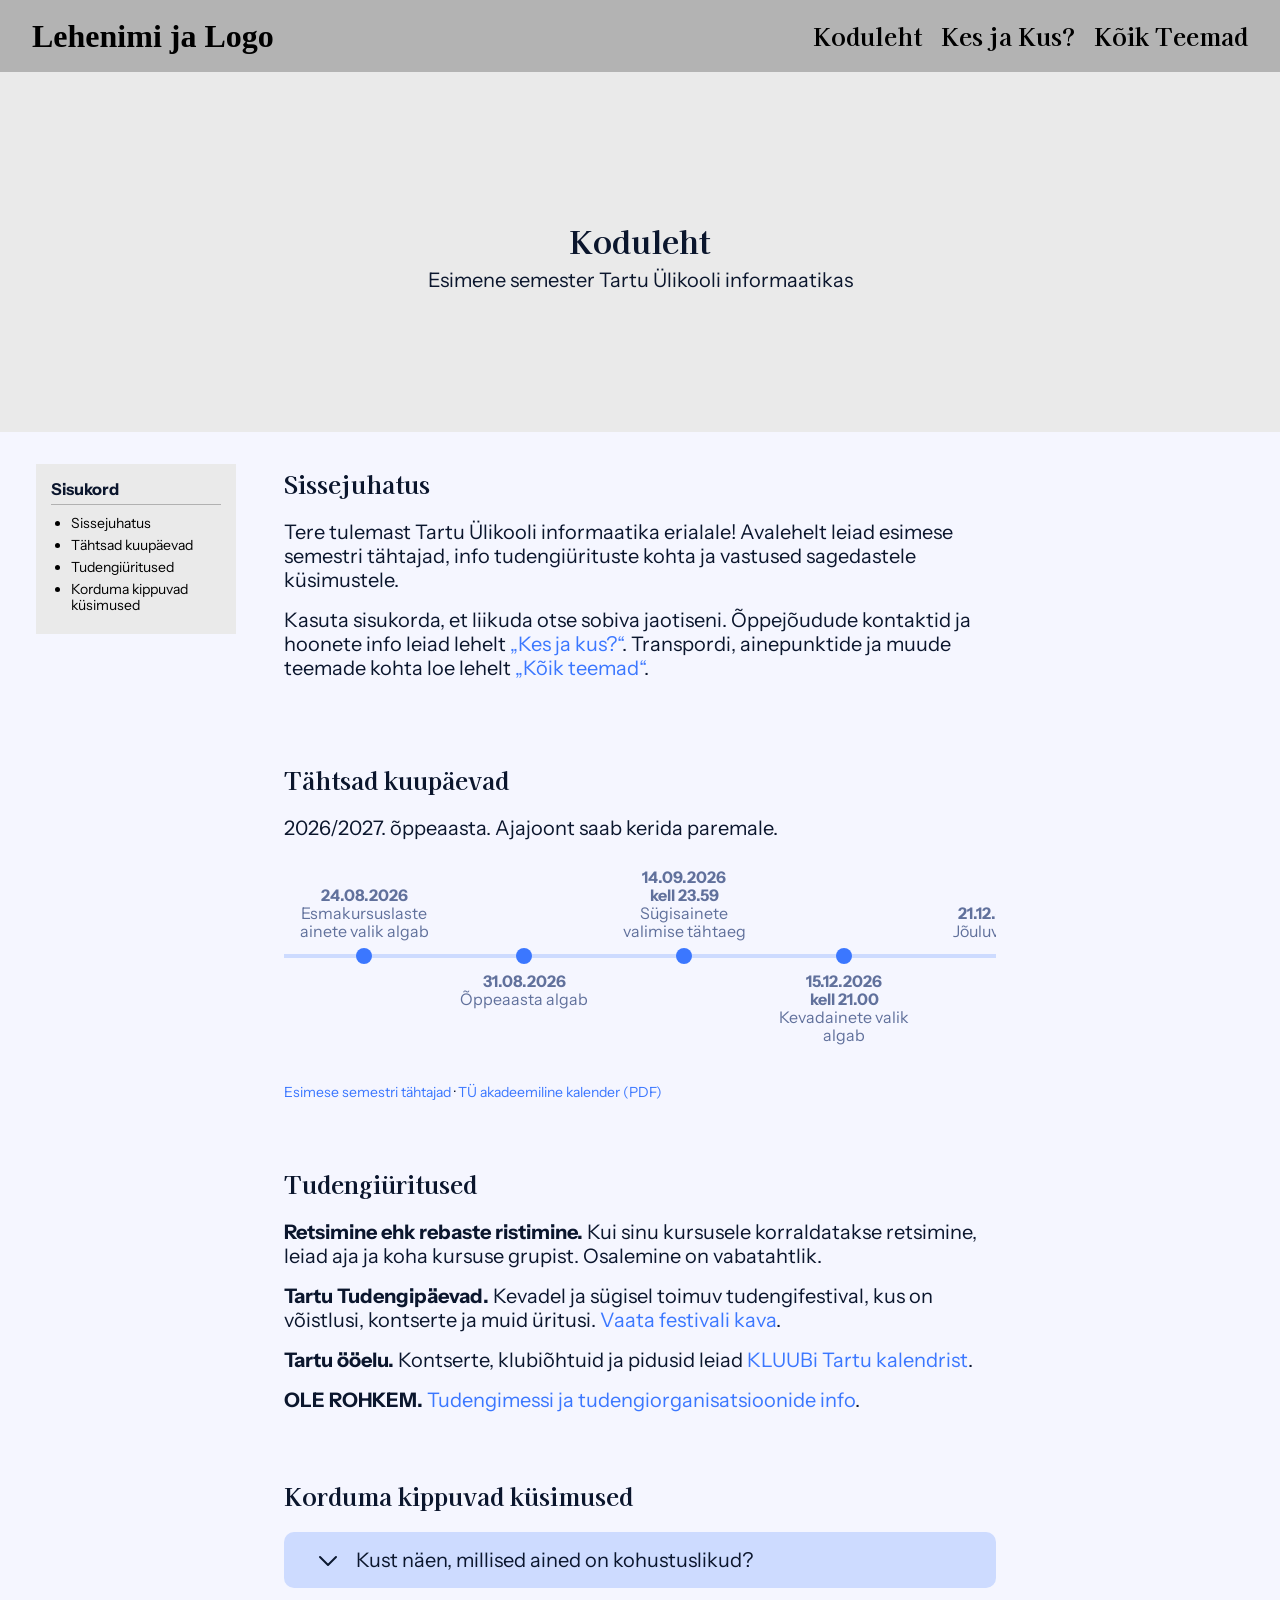
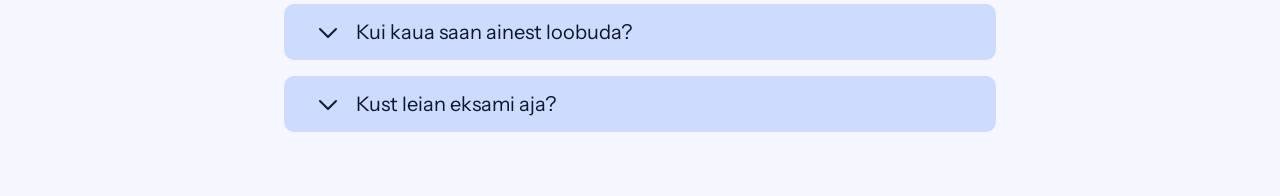
==== commit 748a96eb: "Merge branch 'main' into mock-up-css" ====
--- a/index.html
+++ b/index.html
@@ -3,6 +3,10 @@
 <head>
     <meta charset="UTF-8">
     <meta name="viewport" content="width=device-width, initial-scale=1.0">
+    <script src="dropdown.js"></script>
+    <link rel="preconnect" href="https://fonts.googleapis.com">
+    <link rel="preconnect" href="https://fonts.gstatic.com" crossorigin>
+    <link href="https://fonts.googleapis.com/css2?family=Instrument+Sans:ital,wght@0,400..700;1,400..700&family=Kaisei+Decol&family=Rubik:ital,wght@0,300..900;1,300..900&display=swap" rel="stylesheet">
     <title>Koduleht</title>
     <link rel="stylesheet" href="styles.css">
     <script src="dropdown.js" defer></script>
--- a/styles.css
+++ b/styles.css
@@ -22,25 +22,31 @@
   --black: #0B162D;
   --purewhite: #FFFFFF;
   --pureblack: #000000;
-}
-
-/* FONDID EI RAKENDU KORRALIKULT. SEE ON PROBLEEM :) */
+  --paragraph-font-size: 20px;
+  --title-font-size: 32px;
+}
+
+::-webkit-scrollbar {
+    display: none;
+}
 
 h1, .title {
-    font-family: 'Inter', sans-serif;
+    font-family: 'Kaisei Decol', sans-serif;
     font-weight: 700;
-    font-size: 32px;
+    font-size: var(--title-font-size);
     line-height: 56px;
     text-transform: capitalize;
     margin: 0;
+    color: var(--black)
 }
 
 h2, .subtitle {
-    font-family: 'Inter', sans-serif;
+    font-family: 'Kaisei Decol', sans-serif;
     font-weight: 600;
     font-size: 24px;
     line-height: 40px;
     margin: 0;
+    color: var(--black)
 }
 
 .tutitle {
@@ -49,6 +55,7 @@
     font-size: 32px;
     line-height: 56px;
     margin: 0;
+    color: var(--black)
 }
 
 .tusubtitle {
@@ -57,18 +64,20 @@
     font-size: 24px;
     line-height: 40px;
     margin: 0;
+    color: var(--black)
 }
 
 p, .paragraph {
-    font-family: 'Inter', sans-serif;
+    font-family: 'Instrument Sans', sans-serif;
     font-weight: 400;
-    font-size: 20px;
+    font-size: var(--paragraph-font-size);
     line-height: 24px;
     margin: 0;
+    color: var(--black)
 }
 
 .small {
-    font-family: 'Inter', sans-serif;
+    font-family: 'Instrument Sans', sans-serif;
     font-weight: 400;
     font-size: 14px;
     line-height: 16px;
@@ -78,27 +87,29 @@
 body { 
   margin: 0;
   overflow-x: hidden;
+  background-color: var(--bg);
 }
 
 /* hoiab sisukorda ja sisu */
 main {
     display: grid;
-    grid-template-columns: 200px minmax(0, 800px); /* 200px = sisukorra konteiner, minmax(0, 800px) = sisu konteiner */
+    /* Vasakul tühi ruum (1fr), keskel täpselt 712px sisu, paremal 1fr */
+    grid-template-columns: 1fr 712px 1fr;
     align-items: start;
-    justify-content: center;
     column-gap: 48px;
-    width: calc(100% - 48px); /* 48px = vasak ja parem padding */
-    max-width: 1080px;
+    width: 100%;
     margin: 0 auto;
 }
 
 /* peamine konteiner, mis hoiab kogu sisu */
 .main-content {
+    grid-column: 2;
     display: flex;
     flex-direction: column;
     align-items: center;
     gap: 64px;
-    min-width: 0;
+    width: 712px;
+    padding-bottom: 64px;
 }
 
 /* üksik blokk sisus - tüüpiliselt formaadis: pealkiri, whatever sisu vajalik */
@@ -106,25 +117,41 @@
     display: flex;
     flex-direction: column;
     gap: 16px;
-    max-width: 800px;
+    max-width: 712px;
     width: 100%;
 }
 
 /* Dropdown Button */ /* https://www.w3schools.com/howto/howto_js_dropdown.asp */
 .dropbtn {
-  background-color: #696969;
-  color: white;
+  background-color: var(--secondary);
+  color: var(--black);
   border: none;
+  border-radius: 10px;
   cursor: pointer;
   display: flex;
   gap: 16px;
   padding: 16px 32px;
   width: 100%;
+  transition: background-color 0.3s ease;
 }
 
 /* Dropdown button on hover & focus */
 .dropbtn:hover {
-  background-color: #2980B9;
+  background-color: var(--tertiary);
+}
+
+.dropbtn.show {
+  background-color: var(--primary);
+  color: var(--white);
+}
+
+.dropbtn.show:hover {
+  background-color: var(--quaternary);
+  color: var(--white);
+}
+
+.dropbtn:hover img {
+  transform: rotate(15deg);
 }
 
 /* chevron */
@@ -132,10 +159,16 @@
   width: 24px;
   height: 24px;
   transition: transform 0.3s ease;
+  filter: invert(7%) sepia(11%) saturate(7453%) hue-rotate(196deg) brightness(103%) contrast(97%);
 }
 
 .dropbtn img.show {
   transform: rotate(180deg);
+    filter: invert(97%) sepia(93%) saturate(967%) hue-rotate(178deg) brightness(103%) contrast(102%);
+}
+
+.dropbtn:hover img.show {
+  transform: rotate(165deg);
 }
 
 /* The container <div> - needed to position the dropdown content */
@@ -153,106 +186,215 @@
   gap: 16px;
 }
 
+.block a {
+  color: var(--primary);
+  text-decoration: none;
+}
+
+.block a:hover {
+  color: var(--quaternary);
+  text-decoration: none;
+}
 
 /* Show the dropdown menu (use JS to add this class to the .dropdown-content container when the user clicks on the dropdown button) */
-.dropdown-content.show {display:flex;}
-
-/* joon + 2 node'i on selle konteineri sees */
+.dropdown-content.show {
+  display:flex;
+}
+
+/* Full-width scrolling area */
+.timeline-container {
+    width: 100vw;
+    position: relative;
+    left: 50%;
+    margin-left: -50vw;
+    overflow-x: auto;
+
+    /* Keeps the scrollbar away from the events */
+    padding-bottom: 12px;
+}
+
+/* Holds the segments in one horizontal row */
+.timeline-spacing {
+    display: flex;
+    width: max-content;
+
+    /* Aligns timeline with the 800px content column */
+    padding-left: max(24px, calc((100vw - 800px) / 2));
+    padding-right: max(24px, calc((100vw - 800px) / 2));
+}
+
+/* One line section containing two events */
 .timeline-segment {
-  position: relative; /* määrab et selle ülemine vasak nurk on 0,0 */
-  width: 400px;
-  height: 100px;
-  display: flex;
-  align-items: center;
-  flex-shrink: 0;
-}
-
-/* Horizontal Line */
+    position: relative;
+    width: 260px;
+    height: 128px;
+    flex-shrink: 0;
+}
+
+/* Horizontal timeline line */
 .timeline-line {
-  position: absolute; /* määrab et vastab vanema originile - ei huvita ülejäänud dokumenti */
-  top: 50%; /* ole 50% vanema kõrgusest */
-  left: 0; /* vasak ots on vanema vasak äär */
-  right: 0; /* parem ots on vanema parem äär */
-  height: 4px;
-  background-color: #7d7d7d;
-  transform: translateY(-50%);
-  z-index: 1;
-}
-
-/* Base Node Styling */
+    position: absolute;
+    top: 50%;
+    left: 0;
+    right: 0;
+    height: 4px;
+    background-color: var(--secondary);
+    transform: translateY(-50%);
+    z-index: 1;
+}
+
+/* One event and its label */
 .timeline-node {
-  position: absolute;
-  top: 50%; 
-  transform: translate(-50%, -50%); /* viib enda keskpunkti nö enda relatiivsesse 0,0-i */
-  display: flex;
-  flex-direction: column;
-  align-items: center;
-  z-index: 2;
-}
-
-/* Node Dot */
-.dot {
-  width: 16px;
-  height: 16px;
-  background-color: #d9d9d9;
-  border-radius: 50%;
-}
-
-/* Node Text Label */
-.label {
-  position: absolute;
-  white-space: nowrap;
-  font-size: 24px;
-  font-weight: 500;
-  color: #000000;
-}
-
-/* node positioning: */
+    position: absolute;
+    top: 50%;
+    transform: translate(-50%, -50%);
+    z-index: 2;
+    display: flex;
+    flex-direction: column;
+    align-items: center;
+    cursor: pointer;
+}
+
+/* Stable hover hitbox covering the dot, gap, and expanded label */
+.timeline-node::before {
+    content: "";
+    position: absolute;
+    left: 50%;
+    transform: translateX(-50%);
+    width: 140px;
+    height: 80px;
+}
+
+.timeline-node.top::before {
+    bottom: -16px;
+}
+
+.timeline-node.bottom::before {
+    top: -16px;
+}
+
+/* Give the two events in each segment separate positions */
+.timeline-node.top {
+    left: 25%;
+}
+
+.timeline-node.bottom {
+    left: 75%;
+}
+
+/* Timeline dot */
+.timeline-node .dot {
+    width: 16px;
+    height: 16px;
+    border-radius: 50%;
+    background-color: var(--primary);
+    transition:
+        width 200ms ease,
+        height 200ms ease,
+        background-color 200ms ease;
+}
+
+/* Event label: starts at .small (14px / 16px) */
+.timeline-node .label {
+    position: absolute;
+    width: max-content;
+    white-space: nowrap;
+    font-family: 'Instrument Sans', sans-serif;
+    font-weight: 400;
+    font-size: 14px;
+    line-height: 16px;
+    color: var(--quaternary);
+    transition:
+        top 200ms ease,
+        bottom 200ms ease,
+        font-size 200ms ease,
+        color 200ms ease,
+        line-height 200ms ease,
+        color 200ms ease;
+}
+
+/* Normal 16px dot radius (8px) + 16px gap */
 .timeline-node.top .label {
-  bottom: 32px;
+    bottom: 24px;
+    left: 50%;
+    transform: translateX(-50%);
 }
 
 .timeline-node.bottom .label {
-  top: 32px;
-}
-
-.timeline-node.top {
-  left: 25%;
-}
-
-.timeline-node.bottom {
-  left: 75%; 
-}
-
-/* jank millest ma ei saa 100% aru - teeb timeline'i scrollitavaks nii, et see algab bloki vasakust servast */
-.timeline-container {
-  width: 100vw;
-  position: relative;
-  left: 50%;
-  right: 50%;
-  margin-left: -50vw;
-  margin-right: -50vw;
-  overflow-x: auto;
-}
-
-.timeline-spacing {
-  display: flex;
-  width: max-content; /* Hugs all segments without collapsing */
-  /* Dynamically matches space from screen edge to the 800px text box */
-  padding-left: max(2rem, calc((100vw - 800px) / 2));
-  padding-right: max(2rem, calc((100vw - 800px) / 2));
-}
-
-
-
+    top: 24px;
+    left: 50%;
+    transform: translateX(-50%);
+}
+
+/* Raise hovered segment/node above neighbors */
+.timeline-segment:hover,
+.timeline-segment:focus-within {
+    z-index: 10;
+}
+
+.timeline-node:hover,
+.timeline-node:focus-visible {
+    z-index: 11;
+}
+
+/* Enlarged dot is 32px tall, followed by the 16px gap */
+.timeline-node.top:hover .label,
+.timeline-node.top:focus-visible .label {
+    bottom: 48px;
+}
+
+.timeline-node.bottom:hover .label,
+.timeline-node.bottom:focus-visible .label {
+    top: 48px;
+}
+
+/* Enlarged dot */
+.timeline-node:hover .dot,
+.timeline-node:focus-visible .dot {
+    width: 32px;
+    height: 32px;
+    background-color: var(--primary);
+    box-shadow: none;
+}
+
+/* Transition from Small typography to Paragraph typography */
+.timeline-node:hover .label,
+.timeline-node:focus-visible .label {
+    font-size: var(--paragraph-font-size);
+    line-height: 24px;
+    font-weight: 400;
+    color: var(--black);
+}
 
 
 /* Kontaktinfo (vasakul pilt, paremal andmed) tapsed px pole veel teada */
 .kontaktinfo {
-    display: flex;
-    align-items: flex-start;
-    gap: 16px;
-    width: 100%;
+  display: flex;
+  align-items: flex-start;
+  gap: 32px;
+  width: 100%;
+  background-color: var(--purewhite);
+  padding: 16px;
+  border-radius: 30px;
+  transition: background-color 200ms ease;
+}
+
+.kontaktinfo:hover, .asukohainfo:hover .asukohainfo-tekst {
+  background-color: var(--white);
+}
+
+.kontaktinfo-title h2, .asukohainfo h2 {
+  color: var(--black);
+  transition:
+    font-size 200ms ease,
+    line-height 200ms ease,
+    font-weight 200ms ease;
+}
+
+.kontaktinfo:hover .kontaktinfo-title h2, .asukohainfo:hover h2 {
+  font-weight: 700;
+  font-size: var(--title-font-size);
+  line-height: 56px;
 }
 
 .kontaktijoon {
@@ -263,26 +405,57 @@
 }
 
 .kontaktinfo-foto {
-    width: 80px;
-    height: 80px;
+    width: 96px;
+    height: 96px;
     border-radius: 50%;
     object-fit: cover;
     flex-shrink: 0;
-    background-color: #eaeaea;
+    background-color: var(--secondary);
+}
+
+.kontaktinfo-tekst {
+    display: flex;
+    flex-direction: column; 
+    width: 100%;
+    gap: 16px;
+}
+
+.kontaktinfo-title {
+    display: flex;
+    flex-direction: column; 
+    width: 100%;
+    gap: 4px;
+}
+
+.kontaktinfo-title p {
+  color: var(--quaternary);
 }
 
 .asukohainfo {
     display: flex;
     align-items: flex-start;
-    flex-wrap: wrap;
+    gap: 32px;
+}
+
+.asukohainfo-foto {
+    width: 277px;
+    height: 208px;
+    display: block;
+    background-color: var(--secondary);
+    border-radius: 10px;
+    flex-shrink: 0;
+}
+
+.asukohainfo-tekst {
+    display: flex;
+    flex-direction: column; 
+    justify-content: space-between;
+    width: 100%;
+    height: 176px;
     gap: 16px;
-}
-
-.asukohainfo-foto {
-    width: 240px;
-    max-width: 100%;
-    height: auto;
-    display: block;
+    background-color: var(--purewhite);
+    padding: 16px;
+    border-radius: 10px;
 }
 
 /* figmas olev telefoni logo ja nr korvuti */
@@ -290,7 +463,12 @@
     display: flex;
     align-items: center;
     gap: 8px;
-    margin-top: 8px;
+}
+
+.inforida-container {
+    display: flex;
+    flex-direction: column;
+    gap: 8px;
 }
 
 .inforida img {
@@ -298,15 +476,8 @@
     height: 16px;
 }
 
-.kontaktinfo-tekst {
-    display: flex;
-    flex-direction: column; 
-    width: 100%;
-    gap: 8px;
-}
-
 .inforida a:hover {
-    text-decoration: underline;
+  color: var(--quaternary);
 }
 
 .inforida a {
@@ -350,16 +521,18 @@
   margin-bottom: 32px;
 }
 
+/* Sisukord läheb esimesse (vasakusse) veergu ja joondub paremale sisu kõrvale */
 #sisukord {
-  position: sticky;
-  top: 32px;
-  background-color: #eaeaea;
-  padding: 15px;
-  width: 200px;
-  box-sizing: border-box;
-  margin: 0;
-  align-self: start;
-  z-index: 3;
+    grid-column: 1;
+    justify-self: end;
+    position: sticky;
+    top: 32px;
+    background-color: #eaeaea;
+    padding: 15px;
+    width: 200px;
+    box-sizing: border-box;
+    margin: 0;
+    z-index: 3;
 }
 
 #sisukord h2 {
@@ -396,10 +569,6 @@
 }
 
 @media (max-width: 800px) {
-  main {
-    grid-template-columns: minmax(0, 800px);
-    row-gap: 32px;
-  }
 
   #sisukord {
     position: static;
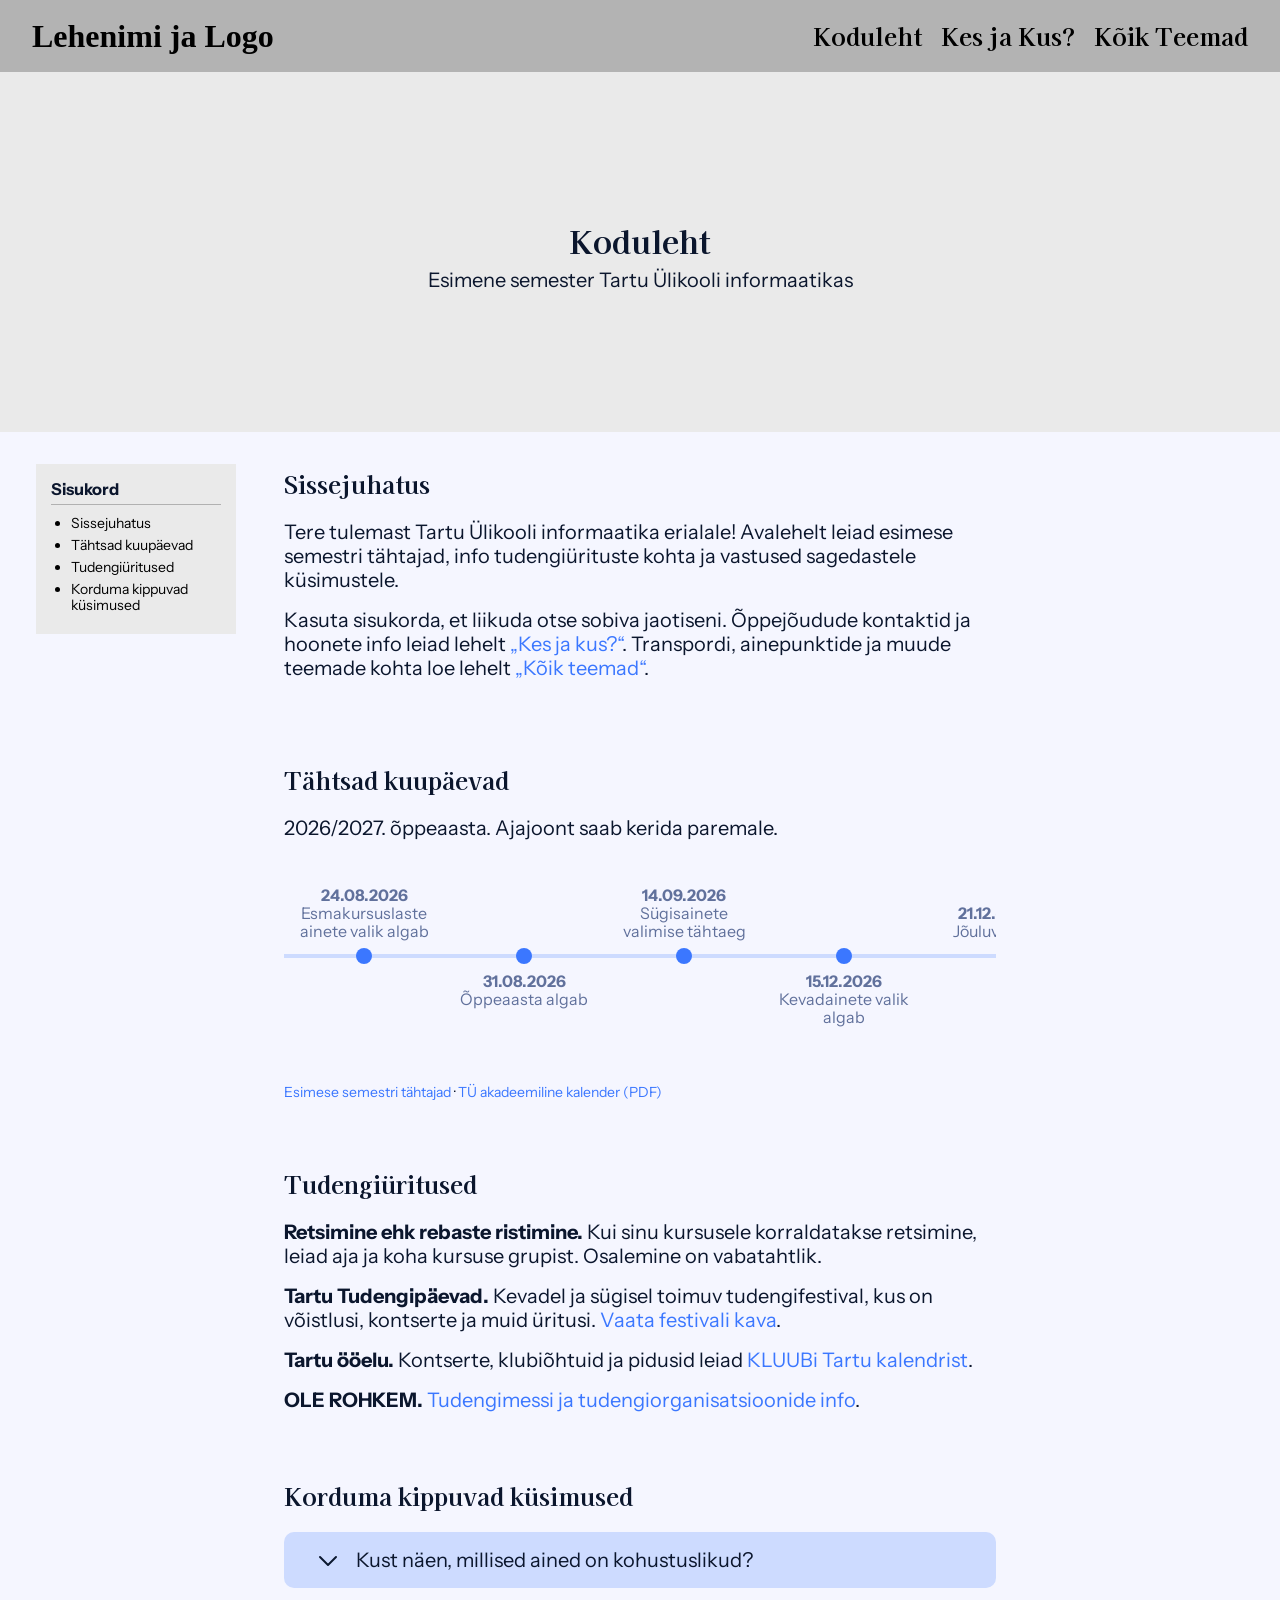
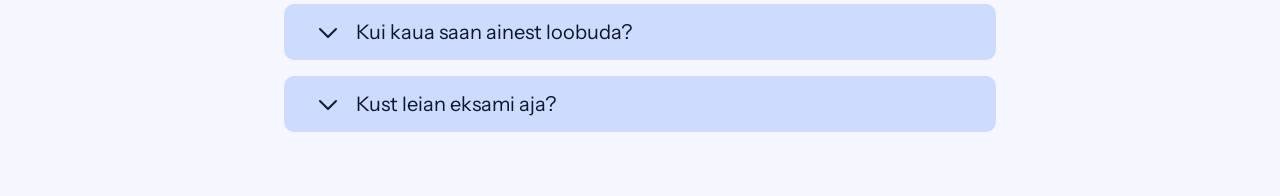
==== commit 7f4a675a: "hyperlink + ajajoone kellajad äravõetud" ====
--- a/index.html
+++ b/index.html
@@ -72,14 +72,14 @@
                             <div class="timeline-line" aria-hidden="true"></div>
                             <div class="timeline-node top">
                                 <span class="dot" aria-hidden="true"></span>
-                                <span class="label small"><strong><time datetime="2026-09-14T23:59">14.09.2026<br>kell 23.59</time></strong><br>Sügisainete valimise tähtaeg</span>
+                                <span class="label small"><strong><time datetime="2026-09-14T23:59">14.09.2026</time></strong><br>Sügisainete valimise tähtaeg</span>
                             </div>
                         </li>
                         <li class="timeline-segment">
                             <div class="timeline-line" aria-hidden="true"></div>
                             <div class="timeline-node bottom">
                                 <span class="dot" aria-hidden="true"></span>
-                                <span class="label small"><strong><time datetime="2026-12-15T21:00">15.12.2026<br>kell 21.00</time></strong><br>Kevadainete valik algab</span>
+                                <span class="label small"><strong><time datetime="2026-12-15T21:00">15.12.2026</time></strong><br>Kevadainete valik algab</span>
                             </div>
                         </li>
                         <li class="timeline-segment">
@@ -100,7 +100,7 @@
                             <div class="timeline-line" aria-hidden="true"></div>
                             <div class="timeline-node top">
                                 <span class="dot" aria-hidden="true"></span>
-                                <span class="label small"><strong><time datetime="2027-02-07T23:59">07.02.2027<br>kell 23.59</time></strong><br>Kevadainete valimise tähtaeg</span>
+                                <span class="label small"><strong><time datetime="2027-02-07T23:59">07.02.2027</time></strong><br>Kevadainete valimise tähtaeg</span>
                             </div>
                         </li>
                         <li class="timeline-segment">
--- a/styles.css
+++ b/styles.css
@@ -576,12 +576,6 @@
   }
 }
 
-.dropdown-content p a {
-    display: inline;
-    padding: 0;
-    text-decoration: underline;
-}
-
 .kontaktinfo h3,
 .asukohainfo h3 {
     font-family: 'Inter', sans-serif;
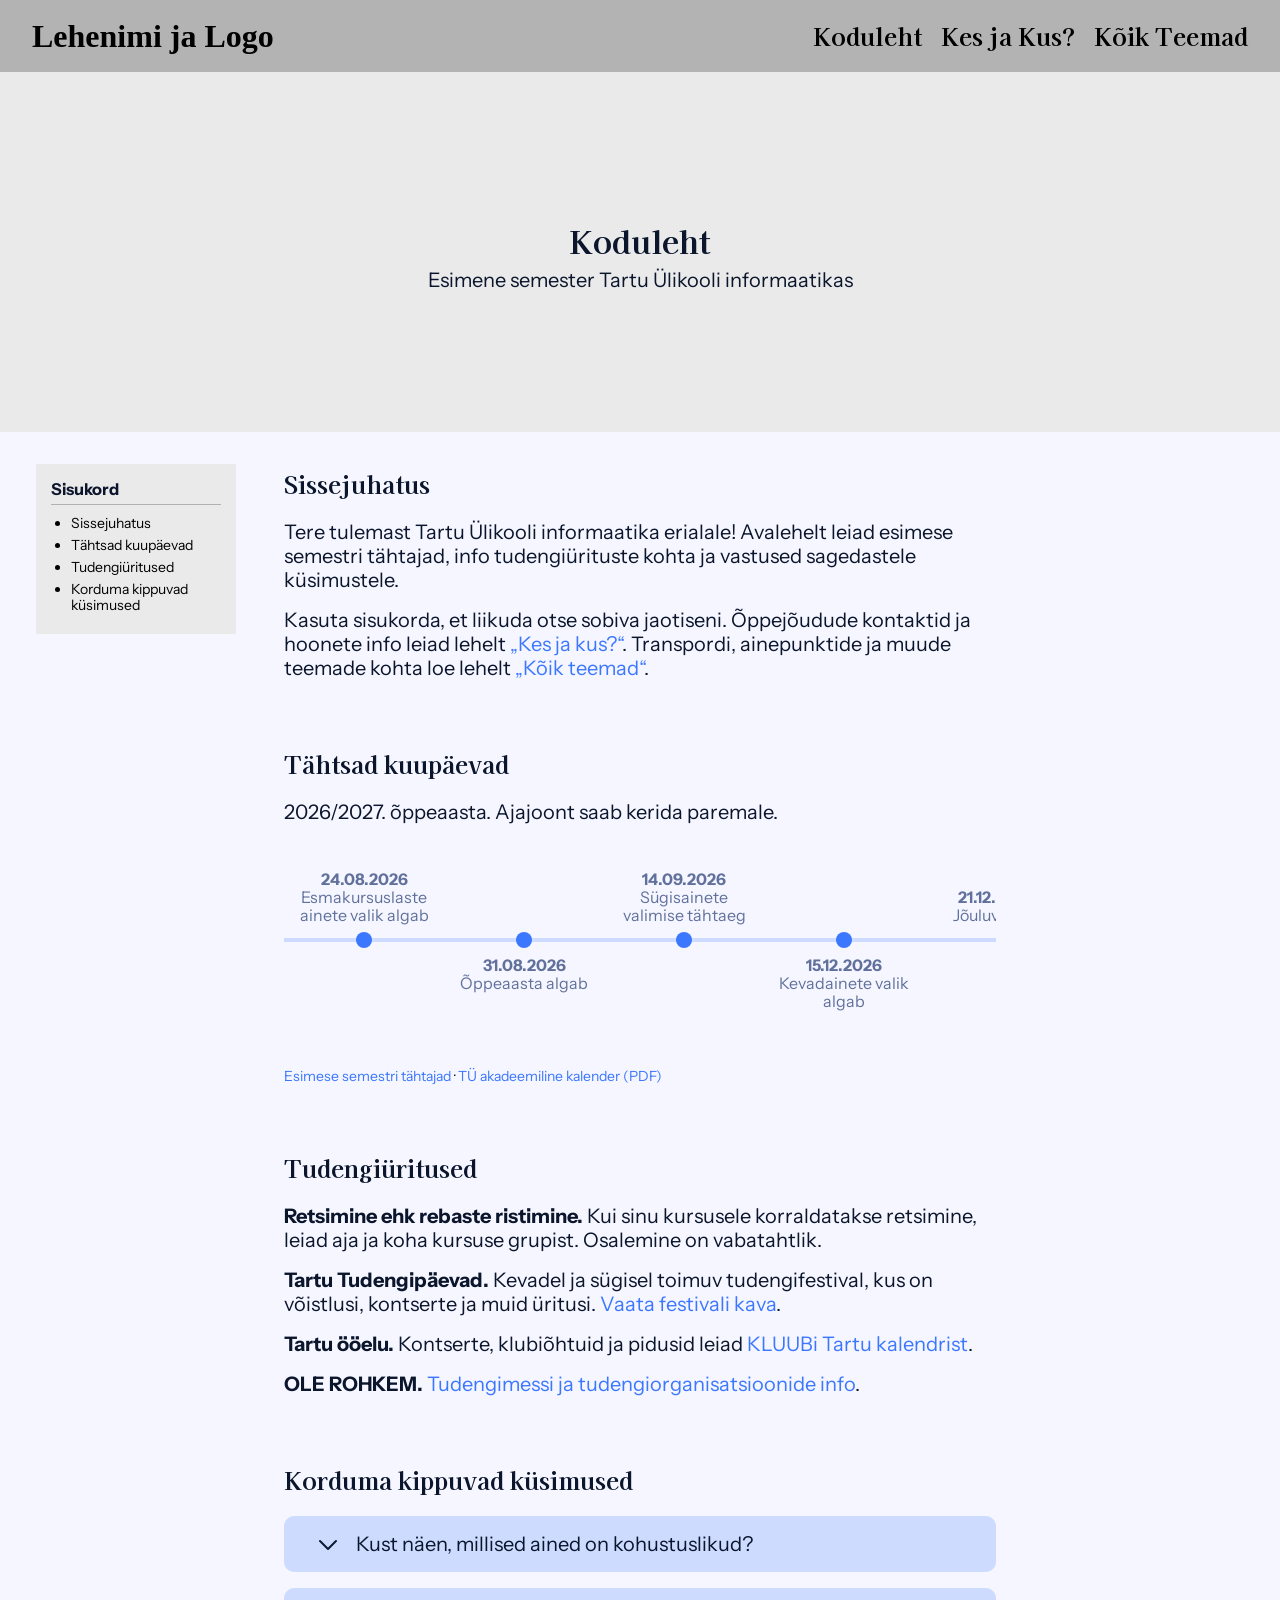
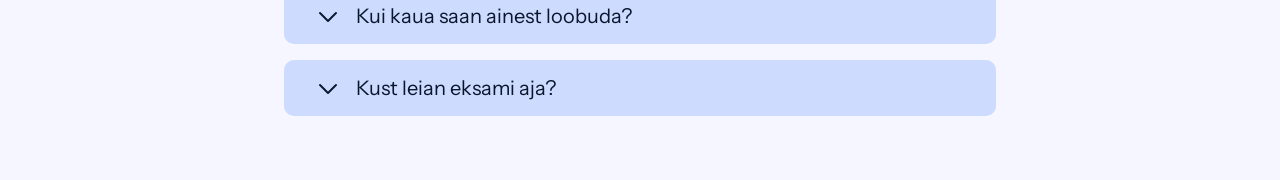
==== commit 5014fbc8: "html errorite fix (va koikteemad "href" olemas tühjad)" ====
--- a/index.html
+++ b/index.html
@@ -9,16 +9,15 @@
     <link href="https://fonts.googleapis.com/css2?family=Instrument+Sans:ital,wght@0,400..700;1,400..700&family=Kaisei+Decol&family=Rubik:ital,wght@0,300..900;1,300..900&display=swap" rel="stylesheet">
     <title>Koduleht</title>
     <link rel="stylesheet" href="styles.css">
-    <script src="dropdown.js" defer></script>
 </head>
 <body>
     <div class="header-container">
         <header id="päis">
             <div class="logo">Lehenimi ja Logo</div>
             <nav class="nav-lingid">
-                <a class="subtitle" href="#">Koduleht</a>
-                <a class="subtitle" href="#">Kes ja Kus?</a>
-                <a class="subtitle" href="#">Kõik Teemad</a>
+                <a class="subtitle" href="index.html">Koduleht</a>
+                <a class="subtitle" href="kes_ja_kus.html">Kes ja Kus?</a>
+                <a class="subtitle" href="koik_teemad.html">Kõik Teemad</a>
             </nav>
         </header>
 
@@ -42,18 +41,17 @@
         </aside>
 
         <div class="main-content">
-            <section class="block" id="sissejuhatus">
+            <div class="block" id="sissejuhatus">
                 <h2>Sissejuhatus</h2>
                 <p>Tere tulemast Tartu Ülikooli informaatika erialale! Avalehelt leiad esimese semestri tähtajad, info tudengiürituste kohta ja vastused sagedastele küsimustele.</p>
                 <p>Kasuta sisukorda, et liikuda otse sobiva jaotiseni. Õppejõudude kontaktid ja hoonete info leiad lehelt <a href="kes_ja_kus.html">„Kes ja kus?“</a>. Transpordi, ainepunktide ja muude teemade kohta loe lehelt <a href="koik_teemad.html">„Kõik teemad“</a>.</p>
-                <figure class="small">
-            </section>
+            </div>
 
-            <section class="block" id="kuupaevad">
+            <div class="block" id="kuupaevad">
                 <h2>Tähtsad kuupäevad</h2>
                 <p>2026/2027. õppeaasta. Ajajoont saab kerida paremale.</p>
                 <div class="timeline-container" tabindex="0" role="region" aria-label="Esimese semestri ajajoon">
-                    <ol class="timeline-spacing" role="list">
+                    <ol class="timeline-spacing">
                         <li class="timeline-segment">
                             <div class="timeline-line" aria-hidden="true"></div>
                             <div class="timeline-node top">
@@ -116,17 +114,17 @@
                     <a href="https://ut.ee/et/sisu/esimese-semestri-tahtsad-kuupaevad">Esimese semestri tähtajad</a> ·
                     <a href="https://majandus.ut.ee/sites/default/files/2026-04/Akadeemiline%20kalender%202026_2027.pdf">TÜ akadeemiline kalender (PDF)</a>
                 </p>
-            </section>
+            </div>
 
-            <section class="block" id="uritused">
+            <div class="block" id="uritused">
                 <h2>Tudengiüritused</h2>
                 <p><strong>Retsimine ehk rebaste ristimine.</strong> Kui sinu kursusele korraldatakse retsimine, leiad aja ja koha kursuse grupist. Osalemine on vabatahtlik.</p>
                 <p><strong>Tartu Tudengipäevad.</strong> Kevadel ja sügisel toimuv tudengifestival, kus on võistlusi, kontserte ja muid üritusi. <a href="https://studentdays.ee/">Vaata festivali kava</a>.</p>
                 <p><strong>Tartu ööelu.</strong> Kontserte, klubiõhtuid ja pidusid leiad <a href="https://www.kluub.ee/et/events/tartu">KLUUBi Tartu kalendrist</a>.</p>
                 <p><strong>OLE ROHKEM.</strong> <a href="https://olerohkem.ee/">Tudengimessi ja tudengiorganisatsioonide info</a>.</p>
-            </section>
+            </div>
 
-            <section class="block" id="kkk">
+            <div class="block" id="kkk">
                 <h2>Korduma kippuvad küsimused</h2>
 
                 <div class="dropdown">
@@ -155,7 +153,7 @@
                         <p>Vaata aine infot ja tunniplaani <a href="https://ois2.ut.ee/">ÕIS-is</a>. Kui aine pakub mitut eksamiaega, kontrolli, kas pead end sobivale ajale registreerima.</p>
                     </div>
                 </div>
-            </section>
+            </div>
         </div>
     </main>
 </body>
--- a/styles.css
+++ b/styles.css
@@ -201,12 +201,11 @@
   display:flex;
 }
 
-/* Full-width scrolling area */
+/* Timeline scrolling area */
 .timeline-container {
-    width: 100vw;
-    position: relative;
-    left: 50%;
-    margin-left: -50vw;
+    position: static;
+    width: 100%;
+    margin: 0;
     overflow-x: auto;
 
     /* Keeps the scrollbar away from the events */
@@ -217,17 +216,16 @@
 .timeline-spacing {
     display: flex;
     width: max-content;
-
-    /* Aligns timeline with the 800px content column */
-    padding-left: max(24px, calc((100vw - 800px) / 2));
-    padding-right: max(24px, calc((100vw - 800px) / 2));
-}
-
-/* One line section containing two events */
+    padding: 0;
+    margin: 0;
+    list-style: none;
+}
+
+/* One line section containing an event */
 .timeline-segment {
     position: relative;
-    width: 260px;
-    height: 128px;
+    width: 160px;
+    height: 200px;
     flex-shrink: 0;
 }
 
@@ -247,6 +245,7 @@
 .timeline-node {
     position: absolute;
     top: 50%;
+    left: 50%;
     transform: translate(-50%, -50%);
     z-index: 2;
     display: flex;
@@ -271,15 +270,6 @@
 
 .timeline-node.bottom::before {
     top: -16px;
-}
-
-/* Give the two events in each segment separate positions */
-.timeline-node.top {
-    left: 25%;
-}
-
-.timeline-node.bottom {
-    left: 75%;
 }
 
 /* Timeline dot */
@@ -294,15 +284,16 @@
         background-color 200ms ease;
 }
 
-/* Event label: starts at .small (14px / 16px) */
+/* Event label */
 .timeline-node .label {
     position: absolute;
-    width: max-content;
-    white-space: nowrap;
+    width: 150px;
+    white-space: normal;
+    text-align: center;
     font-family: 'Instrument Sans', sans-serif;
     font-weight: 400;
-    font-size: 14px;
-    line-height: 16px;
+    font-size: 16px;
+    line-height: 18px;
     color: var(--quaternary);
     transition:
         top 200ms ease,
@@ -357,11 +348,11 @@
     box-shadow: none;
 }
 
-/* Transition from Small typography to Paragraph typography */
+/* Hovered timeline label */
 .timeline-node:hover .label,
 .timeline-node:focus-visible .label {
-    font-size: var(--paragraph-font-size);
-    line-height: 24px;
+    font-size: 16px;
+    line-height: 18px;
     font-weight: 400;
     color: var(--black);
 }
@@ -383,7 +374,8 @@
   background-color: var(--white);
 }
 
-.kontaktinfo-title h2, .asukohainfo h2 {
+.kontaktinfo-title h2,
+.asukohainfo h2 {
   color: var(--black);
   transition:
     font-size 200ms ease,
@@ -391,17 +383,11 @@
     font-weight 200ms ease;
 }
 
-.kontaktinfo:hover .kontaktinfo-title h2, .asukohainfo:hover h2 {
+.kontaktinfo:hover .kontaktinfo-title h2,
+.asukohainfo:hover h2 {
   font-weight: 700;
   font-size: var(--title-font-size);
   line-height: 56px;
-}
-
-.kontaktijoon {
-    width: 100%;
-    margin: 0;
-    border: 0;
-    border-top: 1px solid #999;
 }
 
 .kontaktinfo-foto {
@@ -456,6 +442,7 @@
     background-color: var(--purewhite);
     padding: 16px;
     border-radius: 10px;
+    transition: background-color 200ms ease;
 }
 
 /* figmas olev telefoni logo ja nr korvuti */
@@ -568,46 +555,7 @@
   width: 100%;
 }
 
-@media (max-width: 800px) {
-
-  #sisukord {
-    position: static;
-    width: 100%;
-  }
-}
-
 .kontaktinfo h3,
 .asukohainfo h3 {
     font-family: 'Inter', sans-serif;
 }
-
-
-/*ajatelg*/
-#kuupaevad .timeline-container {
-  position: static;
-  width: 100%;
-  margin: 0;
-}
-
-#kuupaevad .timeline-spacing {
-  padding: 0;
-  margin: 0;
-  list-style: none;
-}
-
-#kuupaevad .timeline-segment {
-  width: 160px;
-  height: 200px;
-}
-
-#kuupaevad .timeline-node {
-  left: 50%;
-}
-
-#kuupaevad .label {
-  width: 150px;
-  font-size: 16px;
-  line-height: 18px;
-  white-space: normal;
-  text-align: center;
-}
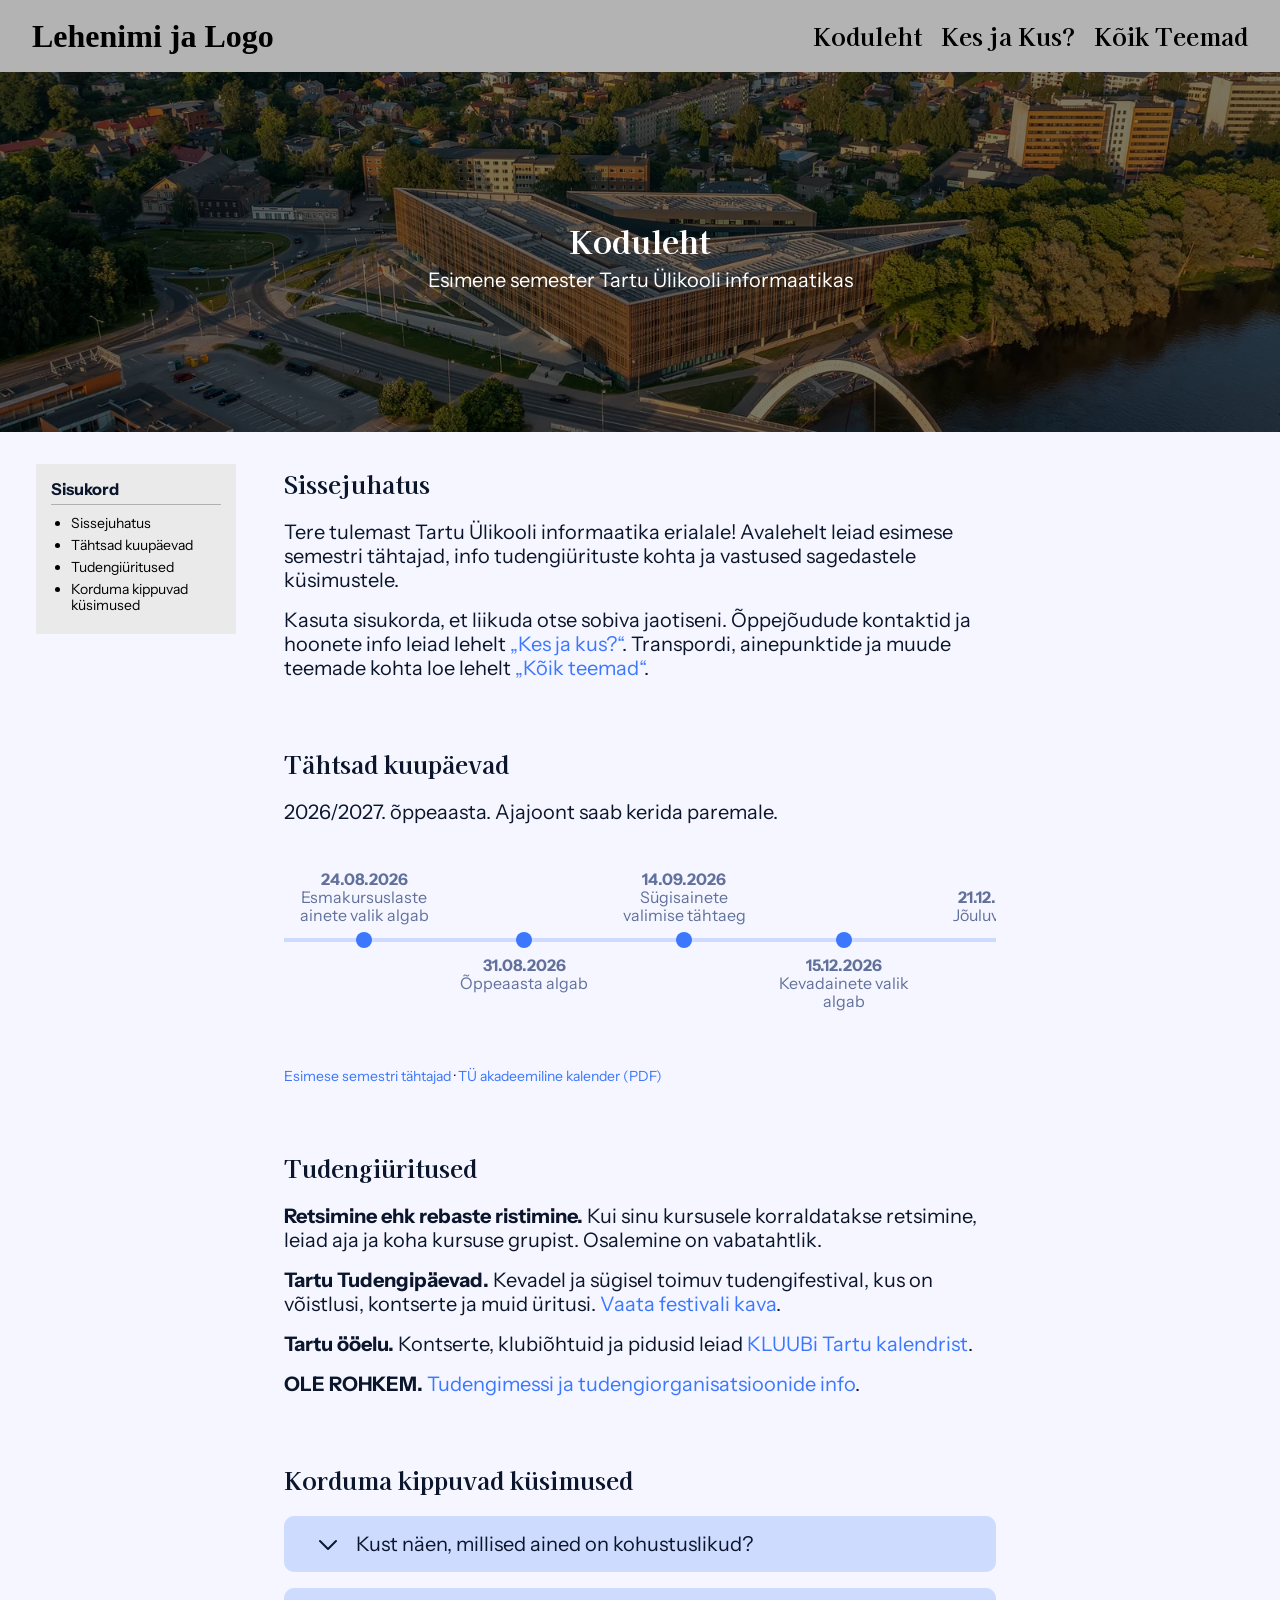
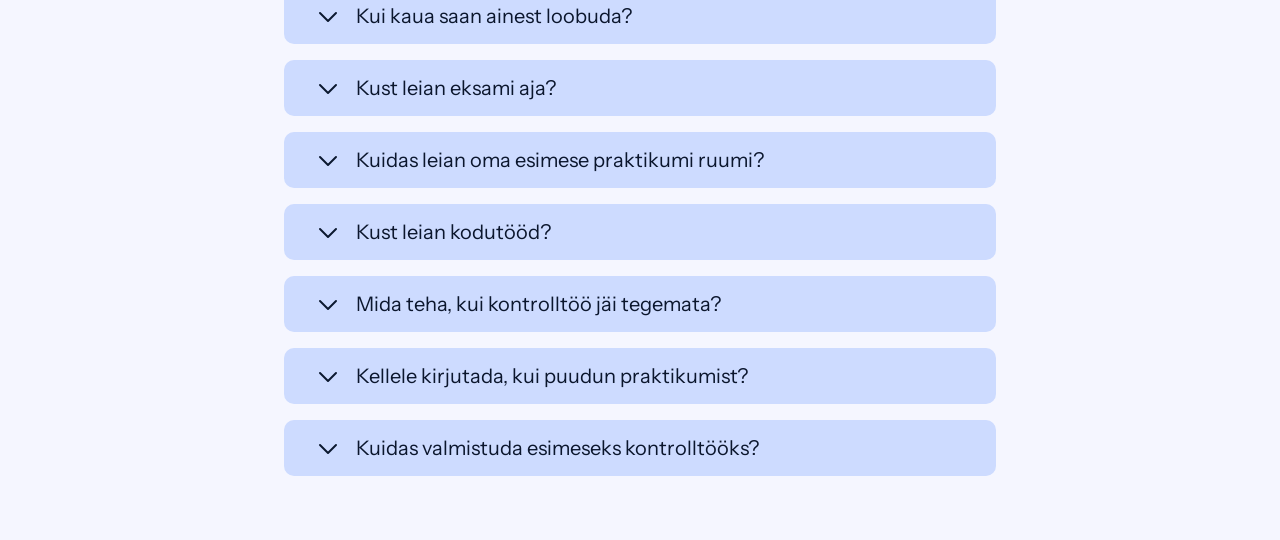
==== commit 2cb8b723: "fotod, kkk, svg" ====
--- a/index.html
+++ b/index.html
@@ -21,7 +21,7 @@
             </nav>
         </header>
 
-        <section id="hero">
+        <section id="hero" class="paisefoto kodulehe-pais">
             <h1>Koduleht</h1>
             <p>Esimene semester Tartu Ülikooli informaatikas</p>
         </section>
@@ -153,6 +153,52 @@
                         <p>Vaata aine infot ja tunniplaani <a href="https://ois2.ut.ee/">ÕIS-is</a>. Kui aine pakub mitut eksamiaega, kontrolli, kas pead end sobivale ajale registreerima.</p>
                     </div>
                 </div>
+
+                <div class="dropdown">
+                    <button type="button" class="dropbtn paragraph" onclick="toggleDropdown(this)">
+                        <img src="img/chevron.svg" alt=""> Kuidas leian oma esimese praktikumi ruumi?
+                    </button>
+                    <div class="dropdown-content">
+                        <p>Ava <a href="https://ois2.ut.ee/">ÕIS-is</a> oma tunniplaan ja vali õige nädala praktikum. Vaata hoone aadressi, ruuminumbrit ja rühma.</p>
+                    </div>
+                </div>
+
+                <div class="dropdown">
+                    <button type="button" class="dropbtn paragraph" onclick="toggleDropdown(this)">
+                        <img src="img/chevron.svg" alt=""> Kust leian kodutööd?
+                    </button>
+                    <div class="dropdown-content">
+                        <p>Vaata aine Moodle’i kursuselt või õppejõu jagatud kursuselehelt vastava nädala ülesannet. Enne alustamist kontrolli tähtaega ja nõutud failivormingut. Pärast üleslaadimist vaata üle, kas esitatud fail avaneb.</p>
+                    </div>
+                </div>
+
+                <div class="dropdown">
+                      <button type="button" class="dropbtn paragraph" onclick="toggleDropdown(this)">
+                        <img src="img/chevron.svg" alt=""> Mida teha, kui kontrolltöö jäi tegemata?
+                      </button>
+                     <div class="dropdown-content">
+                        <p>Vaata kursuselehelt, kas järeltöö aeg on juba kirjas. Kui juhist ei leia, kirjuta õppejõule, millise kontrolltöö vahele jätsid, ja küsi selle vastamise kohta.</p>
+                     </div>
+                </div>
+
+
+                <div class="dropdown">
+                    <button type="button" class="dropbtn paragraph" onclick="toggleDropdown(this)">
+                        <img src="img/chevron.svg" alt=""> Kellele kirjutada, kui puudun praktikumist?
+                    </button>
+                    <div class="dropdown-content">
+                        <p>Vaata kursuse juhendist puudumise ja järeletegemise korda, see võib igal ainel erineda. Kui juhendist vastust ei leia, kirjuta oma rühma juhendajale. Lisa aine nimi, praktikumi kuupäev ja rühm ning küsi, milline ülesanne tuleb iseseisvalt järele teha.</p>
+                    </div>
+                </div>
+
+                <div class="dropdown">
+                    <button type="button" class="dropbtn paragraph" onclick="toggleDropdown(this)">
+                        <img src="img/chevron.svg" alt=""> Kuidas valmistuda esimeseks kontrolltööks?
+                    </button>
+                    <div class="dropdown-content">
+                        <p>Vaata kursuselehelt, millised teemad töösse kuuluvad ja milliseid abivahendeid võid kasutada. Lahenda näidiskontrolltööd mitu korda, üldjuhul on tööd sarnased.</p>
+                    </div>
+                </div>
             </div>
         </div>
     </main>
--- a/styles.css
+++ b/styles.css
@@ -555,6 +555,26 @@
   width: 100%;
 }
 
+#hero.paisefoto {
+    background-image: linear-gradient(rgb(0 0 0 / 52%), rgb(0 0 0 / 52%)), var(--paisepilt);
+    background-position: center;
+    background-size: cover;
+}
+
+.kodulehe-pais {
+    /* Tartu Ülikool: https://ut.ee/en/sisu/university-tartu-promotional-materials */
+    --paisepilt: url("img/delta-ohust.webp");
+}
+
+.kontaktide-pais {
+    /* Tartu Ülikool: https://math.ut.ee/en/MATHcompetition */
+    --paisepilt: url("img/delta-aatrium.webp");
+}
+
+.paisefoto h1, .paisefoto p {
+    color: var(--purewhite);
+}
+
 .kontaktinfo h3,
 .asukohainfo h3 {
     font-family: 'Inter', sans-serif;
